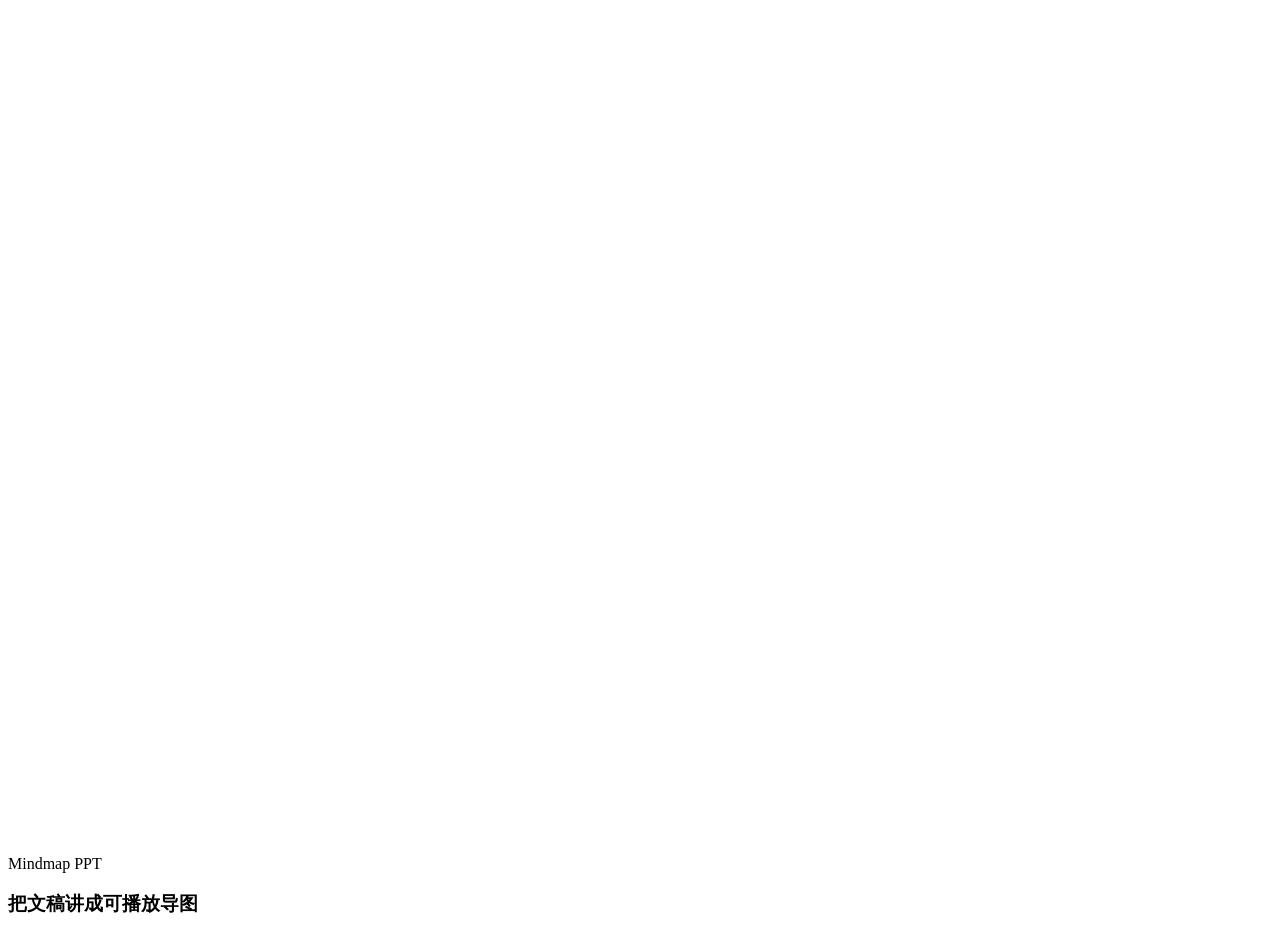
==== index.html @ 428304f4 "去除 node 依赖，单纯 html 打开即可。" ====
<!doctype html>
<html lang="zh-CN">
  <head>
    <meta charset="UTF-8" />
    <meta name="viewport" content="width=device-width, initial-scale=1.0" />
    <title>Mindmap PPT Demo</title>
    <link rel="stylesheet" href="./src/styles.css" />
  </head>
  <body>
    <main class="app-shell">
      <section class="presentation-frame">
        <div id="mindmap" role="img" aria-label="Animated mindmap presentation">
          <div class="map-layer" id="mapLayer">
            <svg class="link-layer" id="linkLayer" aria-hidden="true"></svg>
            <div class="node-layer" id="nodeLayer"></div>
          </div>
        </div>

        <section class="floating-ui" aria-label="Presentation controls">
          <div class="title-panel glass-panel">
            <p class="eyebrow" id="deckSubtitle">Markdown Mindmap</p>
            <h1 id="deckTitle">root</h1>
          </div>

          <div class="controls glass-panel" aria-label="节点演示操作区">
            <button
              class="controls-toggle"
              id="controlsToggle"
              type="button"
              aria-expanded="true"
              aria-controls="controlsBody"
              aria-label="收起控制面板"
              title="收起控制面板"
            >
              <span aria-hidden="true">−</span>
            </button>
            <div class="control-main" id="controlsBody">
              <label class="node-scrubber" for="nodeSlider">
                <input id="nodeSlider" type="range" min="0" max="0" value="0" aria-label="快速定位节点" />
                <span class="counter" id="counter">1 / 1</span>
              </label>
              <div class="node-readout" aria-live="polite">
                <div class="readout-card">
                  <div class="readout-icon" aria-hidden="true">
                    <span class="letter-grid">
                      <span>N</span>
                      <span>E</span>
                      <span>X</span>
                      <span>T</span>
                    </span>
                  </div>
                  <div class="node-content has-subtitle" id="nextNodePreview">
                    <span class="node-subtitle" id="nextNodeSubtitle">即将进入</span>
                    <span class="node-title" id="nextNodeTitle">root</span>
                  </div>
                </div>
                <div class="zoom-control" aria-label="缩放设置">
                  <span class="zoom-icon" aria-hidden="true">
                    <span class="letter-grid">
                      <span>Z</span>
                      <span>O</span>
                      <span>O</span>
                      <span>M</span>
                    </span>
                  </span>
                  <div class="zoom-fields">
                    <label class="zoom-row" for="zoomSlider">
                      <input id="zoomSlider" type="range" min="70" max="140" value="100" aria-label="调整整体大小" />
                      <strong id="zoomValue">100%</strong>
                    </label>
                    <label class="zoom-row" for="activeScaleSlider">
                      <input
                        id="activeScaleSlider"
                        type="range"
                        min="100"
                        max="200"
                        step="5"
                        value="150"
                        aria-label="调整选中节点放大倍率"
                      />
                      <strong id="activeScaleValue">1.50x</strong>
                    </label>
                  </div>
                </div>
              </div>
              <p class="control-hint">翻页：↑ ↓、Page Up / Page Down、滚轮或移动端上划/下划</p>
            </div>
          </div>
        </section>
      </section>
    </main>

    <script src="./project/source.js"></script>
    <script src="./src/main.js"></script>
  </body>
</html>
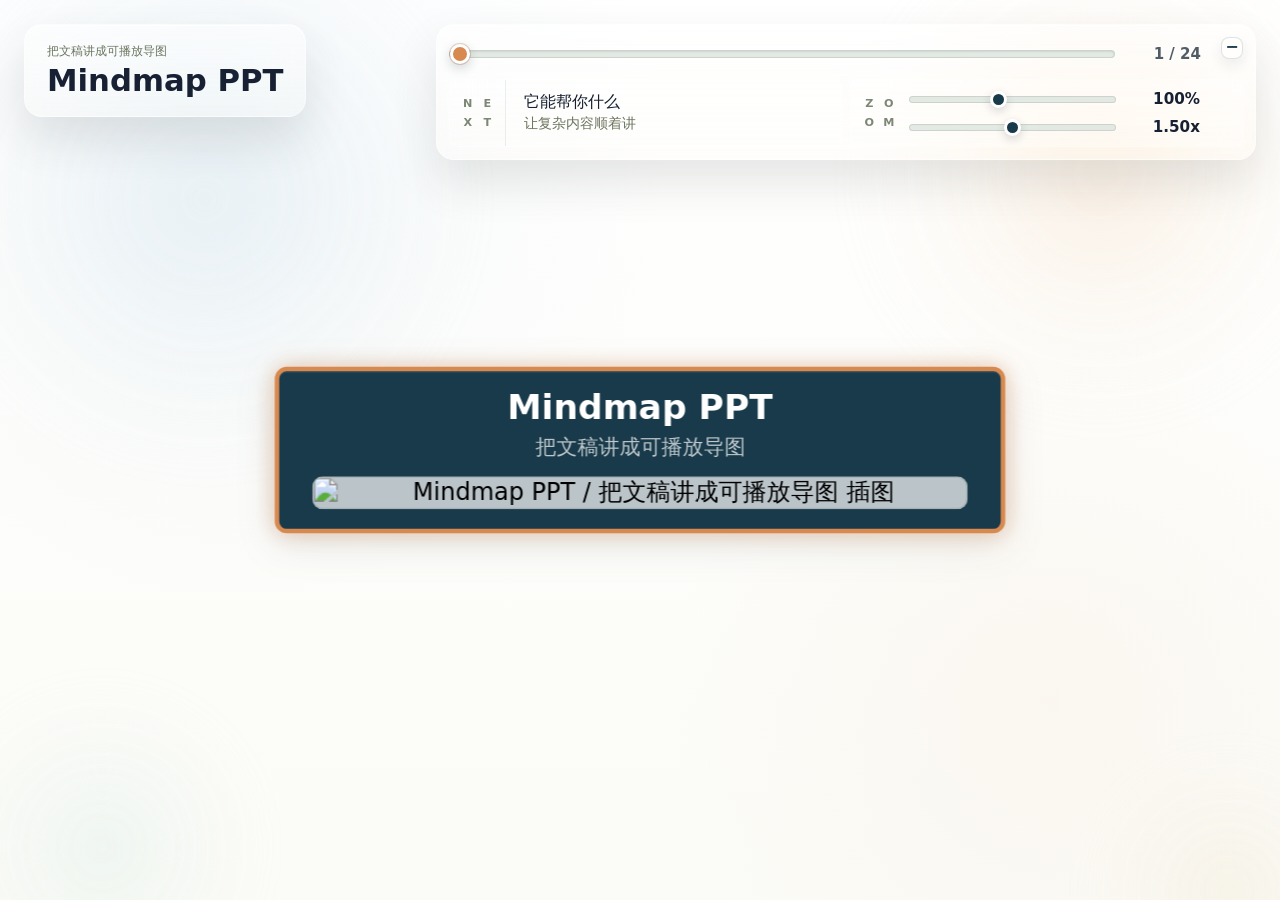
==== commit 7c1698b4: "优化为单 html" ====
--- a/index.html
+++ b/index.html
@@ -4,7 +4,1013 @@
     <meta charset="UTF-8" />
     <meta name="viewport" content="width=device-width, initial-scale=1.0" />
     <title>Mindmap PPT Demo</title>
-    <link rel="stylesheet" href="./src/styles.css" />
+    <style>
+:root {
+  --node-image-thumb-width: 161px;
+  --node-image-thumb-height: 84px;
+  --node-image-expanded-width: 437px;
+  --node-image-expanded-height: 600px;
+  --active-node-scale: 1.5;
+  color: #172033;
+  background: #fcfcf8;
+  font-family:
+    Inter, ui-sans-serif, system-ui, -apple-system, BlinkMacSystemFont, "Segoe UI",
+    "PingFang SC", "Microsoft YaHei", sans-serif;
+  font-synthesis: none;
+  text-rendering: optimizeLegibility;
+}
+
+* {
+  box-sizing: border-box;
+}
+
+body {
+  min-width: 320px;
+  min-height: 100vh;
+  margin: 0;
+  background: linear-gradient(180deg, #ffffff 0%, #fbfbf7 100%);
+}
+
+button {
+  font: inherit;
+}
+
+body.image-viewer-open {
+  overflow: hidden;
+}
+
+.app-shell {
+  width: 100vw;
+  height: 100vh;
+  min-height: 100vh;
+  margin: 0;
+}
+
+.eyebrow {
+  margin: 0 0 5px;
+  color: #6b745d;
+  font-size: 0.78rem;
+  font-weight: 800;
+  letter-spacing: 0;
+  text-transform: uppercase;
+}
+
+h1 {
+  margin: 0;
+  color: #182033;
+  font-size: clamp(1.6rem, 2.4vw, 2.7rem);
+  line-height: 1.04;
+  white-space: pre-line;
+}
+
+.control-main {
+  --slider-readout-gap: 14px;
+  --slider-readout-width: 72px;
+  --zoom-control-pad-x: 12px;
+  --control-readout-right: 42px;
+  display: grid;
+  grid-template-rows: 34px auto;
+  gap: 8px;
+  min-width: 0;
+  transition:
+    opacity 220ms ease,
+    transform 260ms cubic-bezier(0.22, 1, 0.36, 1);
+}
+
+.node-scrubber {
+  display: grid;
+  grid-template-columns: minmax(0, 1fr) var(--slider-readout-width);
+  align-items: center;
+  gap: var(--slider-readout-gap);
+  min-width: 0;
+  height: 34px;
+  padding-right: var(--control-readout-right);
+}
+
+#nodeSlider {
+  --slider-progress: 0%;
+  appearance: none;
+  width: 100%;
+  height: 28px;
+  margin: 0;
+  border-radius: 999px;
+  background: transparent;
+  cursor: pointer;
+}
+
+#nodeSlider::-webkit-slider-runnable-track {
+  height: 8px;
+  border: 1px solid rgba(31, 52, 56, 0.12);
+  border-radius: 999px;
+  background:
+    linear-gradient(90deg, #183a4a 0 var(--slider-progress), rgba(224, 231, 224, 0.9) var(--slider-progress) 100%);
+  box-shadow: inset 0 1px 2px rgba(24, 36, 42, 0.1);
+}
+
+#nodeSlider::-moz-range-track {
+  height: 8px;
+  border: 1px solid rgba(31, 52, 56, 0.12);
+  border-radius: 999px;
+  background:
+    linear-gradient(90deg, #183a4a 0 var(--slider-progress), rgba(224, 231, 224, 0.9) var(--slider-progress) 100%);
+  box-shadow: inset 0 1px 2px rgba(24, 36, 42, 0.1);
+}
+
+#nodeSlider::-webkit-slider-thumb {
+  appearance: none;
+  width: 20px;
+  height: 20px;
+  margin-top: -7px;
+  border: 3px solid #ffffff;
+  border-radius: 999px;
+  background: #d8894f;
+  box-shadow:
+    0 4px 12px rgba(24, 36, 42, 0.2),
+    0 0 0 1px rgba(161, 86, 43, 0.26);
+}
+
+#nodeSlider::-moz-range-thumb {
+  width: 14px;
+  height: 14px;
+  border: 3px solid #ffffff;
+  border-radius: 999px;
+  background: #d8894f;
+  box-shadow:
+    0 4px 12px rgba(24, 36, 42, 0.2),
+    0 0 0 1px rgba(161, 86, 43, 0.26);
+}
+
+#nodeSlider:focus-visible {
+  outline: none;
+}
+
+#nodeSlider:focus-visible::-webkit-slider-thumb {
+  box-shadow:
+    0 4px 12px rgba(24, 36, 42, 0.2),
+    0 0 0 1px rgba(161, 86, 43, 0.26),
+    0 0 0 4px rgba(216, 137, 79, 0.2);
+}
+
+#nodeSlider:focus-visible::-moz-range-thumb {
+  box-shadow:
+    0 4px 12px rgba(24, 36, 42, 0.2),
+    0 0 0 1px rgba(161, 86, 43, 0.26),
+    0 0 0 4px rgba(216, 137, 79, 0.2);
+}
+
+.counter {
+  min-width: var(--slider-readout-width);
+  color: #515d66;
+  font-size: 0.94rem;
+  font-weight: 800;
+  text-align: right;
+}
+
+.node-readout {
+  display: grid;
+  grid-template-columns: repeat(2, minmax(0, 1fr));
+  gap: 8px;
+  min-width: 0;
+}
+
+.readout-card,
+.zoom-control {
+  min-width: 0;
+  border: 1px solid rgba(255, 255, 255, 0.24);
+  border-radius: 8px;
+  background: rgba(255, 255, 255, 0.28);
+}
+
+.readout-card {
+  display: flex;
+  align-items: stretch;
+  min-height: 68px;
+  padding: 0;
+  gap: 0;
+  overflow: hidden;
+  background: rgba(255, 255, 255, 0.3);
+  border-color: rgba(255, 255, 255, 0.2);
+}
+
+.readout-icon {
+  display: grid;
+  flex: 0 0 56px;
+  place-items: center;
+  padding: 10px 0;
+  border-right: 1px solid rgba(24, 58, 74, 0.08);
+  background: linear-gradient(180deg, rgba(255, 255, 255, 0.3), rgba(247, 248, 245, 0.16));
+}
+
+.letter-grid {
+  --letter-grid-size: 34px;
+  --letter-grid-gap: 5px;
+  display: grid;
+  grid-template-columns: repeat(2, 1fr);
+  grid-auto-rows: 1fr;
+  place-items: center;
+  width: var(--letter-grid-size);
+  height: var(--letter-grid-size);
+  gap: var(--letter-grid-gap);
+  color: #7d8775;
+}
+
+.letter-grid span {
+  font-size: 0.7rem;
+  font-weight: 900;
+  line-height: 1;
+  letter-spacing: 0;
+}
+
+.readout-card .node-content {
+  flex: 1 1 auto;
+  min-width: 0;
+  min-height: 100%;
+  padding: 11px 18px 13px;
+  border: 0;
+  border-radius: 0;
+  background: transparent;
+  box-shadow: none;
+  text-align: left;
+  white-space: normal;
+  place-items: start;
+  align-content: center;
+  transform: none;
+}
+
+.readout-card .node-subtitle,
+.readout-card .node-title {
+  display: block;
+  width: 100%;
+  overflow: hidden;
+  text-overflow: ellipsis;
+  white-space: nowrap;
+}
+
+.readout-card .node-title {
+  font-size: 1rem;
+  line-height: 1.28;
+}
+
+.zoom-control {
+  display: grid;
+  grid-template-columns: 32px minmax(0, 1fr);
+  align-items: center;
+  gap: var(--slider-readout-gap);
+  min-height: 68px;
+  padding: 0 var(--control-readout-right) 0 var(--zoom-control-pad-x);
+}
+
+.zoom-icon {
+  display: grid;
+  align-self: stretch;
+  justify-self: center;
+  place-items: center;
+}
+
+.zoom-fields {
+  display: grid;
+  gap: 6px;
+  min-width: 0;
+}
+
+.zoom-row {
+  display: grid;
+  grid-template-columns: minmax(120px, 1fr) minmax(5ch, calc(var(--slider-readout-width) - var(--zoom-control-pad-x) + 1.5ch));
+  align-items: center;
+  gap: 9px;
+  min-width: 0;
+}
+
+.zoom-control input {
+  appearance: none;
+  width: 100%;
+  height: 22px;
+  margin: 0;
+  background: transparent;
+  cursor: pointer;
+}
+
+.zoom-control input::-webkit-slider-runnable-track {
+  height: 7px;
+  border: 1px solid rgba(31, 52, 56, 0.12);
+  border-radius: 999px;
+  background: rgba(224, 231, 224, 0.9);
+}
+
+.zoom-control input::-moz-range-track {
+  height: 7px;
+  border: 1px solid rgba(31, 52, 56, 0.12);
+  border-radius: 999px;
+  background: rgba(224, 231, 224, 0.9);
+}
+
+.zoom-control input::-webkit-slider-thumb {
+  appearance: none;
+  width: 17px;
+  height: 17px;
+  margin-top: -6px;
+  border: 3px solid #ffffff;
+  border-radius: 999px;
+  background: #183a4a;
+  box-shadow: 0 3px 10px rgba(24, 36, 42, 0.18);
+}
+
+.zoom-control input::-moz-range-thumb {
+  width: 11px;
+  height: 11px;
+  border: 3px solid #ffffff;
+  border-radius: 999px;
+  background: #183a4a;
+  box-shadow: 0 3px 10px rgba(24, 36, 42, 0.18);
+}
+
+.zoom-control strong {
+  min-width: 4.5ch;
+  overflow: visible;
+  color: #172033;
+  font-size: 0.95rem;
+  font-weight: 850;
+  font-variant-numeric: tabular-nums;
+  text-align: right;
+  text-overflow: ellipsis;
+  white-space: nowrap;
+}
+
+.control-hint {
+  margin: 8px 0 0;
+  padding-right: var(--control-readout-right);
+  color: rgba(81, 93, 102, 0.78);
+  font-size: 0.78rem;
+  font-weight: 750;
+  line-height: 1.25;
+  text-align: right;
+}
+
+.presentation-frame {
+  position: relative;
+  isolation: isolate;
+  overflow: hidden;
+  width: 100%;
+  height: 100%;
+  min-height: 100vh;
+  background:
+    radial-gradient(circle at 18% 18%, rgba(226, 236, 242, 0.28) 0%, rgba(226, 236, 242, 0.14) 18%, rgba(255, 255, 255, 0) 34%),
+    radial-gradient(circle at 82% 78%, rgba(247, 231, 213, 0.24) 0%, rgba(247, 231, 213, 0.11) 16%, rgba(255, 255, 255, 0) 30%),
+    linear-gradient(180deg, rgba(255, 255, 255, 0.992), rgba(251, 251, 247, 0.972));
+}
+
+.presentation-frame::before,
+.presentation-frame::after,
+#mindmap::before,
+#mindmap::after {
+  content: "";
+  position: absolute;
+  border-radius: 999px;
+  pointer-events: none;
+  z-index: 0;
+  filter: blur(26px);
+  opacity: 0.9;
+  will-change: transform;
+}
+
+.presentation-frame::before {
+  top: -12vh;
+  left: -8vw;
+  width: min(48vw, 760px);
+  height: min(48vw, 760px);
+  background:
+    radial-gradient(circle, rgba(219, 233, 241, 0.6) 0%, rgba(219, 233, 241, 0.34) 24%, rgba(219, 233, 241, 0.12) 40%, rgba(255, 255, 255, 0) 64%);
+  animation: background-orbit-a 18s linear infinite;
+}
+
+.presentation-frame::after {
+  top: -12vh;
+  right: -8vw;
+  width: min(44vw, 700px);
+  height: min(44vw, 700px);
+  background:
+    radial-gradient(circle, rgba(247, 228, 206, 0.58) 0%, rgba(247, 228, 206, 0.3) 24%, rgba(247, 228, 206, 0.12) 40%, rgba(255, 255, 255, 0) 64%);
+  animation: background-orbit-b 21s linear infinite;
+}
+
+#mindmap::before,
+#mindmap::after {
+  z-index: -1;
+}
+
+#mindmap::before {
+  bottom: -14vh;
+  left: -6vw;
+  width: min(28vw, 420px);
+  height: min(28vw, 420px);
+  background:
+    radial-gradient(circle, rgba(224, 239, 233, 0.56) 0%, rgba(224, 239, 233, 0.3) 24%, rgba(224, 239, 233, 0.12) 40%, rgba(255, 255, 255, 0) 64%);
+  animation: background-orbit-c 14s linear infinite;
+}
+
+#mindmap::after {
+  right: -8vw;
+  bottom: -16vh;
+  width: min(24vw, 360px);
+  height: min(24vw, 360px);
+  background:
+    radial-gradient(circle, rgba(241, 234, 215, 0.52) 0%, rgba(241, 234, 215, 0.28) 24%, rgba(241, 234, 215, 0.12) 40%, rgba(255, 255, 255, 0) 64%);
+  animation: background-orbit-d 12s linear infinite;
+}
+
+.floating-ui {
+  position: absolute;
+  inset: 0;
+  z-index: 10;
+  display: flex;
+  align-items: flex-start;
+  justify-content: space-between;
+  gap: 18px;
+  padding: 24px;
+  pointer-events: none;
+}
+
+.glass-panel {
+  border: 1px solid rgba(255, 255, 255, 0.34);
+  border-radius: 18px;
+  background:
+    linear-gradient(180deg, rgba(255, 255, 255, 0.52), rgba(255, 250, 243, 0.24));
+  box-shadow:
+    0 22px 46px rgba(40, 51, 46, 0.12),
+    inset 0 1px 0 rgba(255, 255, 255, 0.72);
+  backdrop-filter: blur(22px) saturate(140%);
+  -webkit-backdrop-filter: blur(22px) saturate(140%);
+}
+
+.title-panel,
+.controls {
+  pointer-events: auto;
+}
+
+.title-panel {
+  max-width: min(34rem, calc(100vw - 80px));
+  padding: 18px 22px 19px;
+}
+
+.controls {
+  position: relative;
+  display: grid;
+  grid-template-columns: minmax(0, 1fr);
+  align-items: stretch;
+  width: min(820px, 66vw);
+  min-width: min(680px, 62vw);
+  padding: 12px;
+  transition:
+    width 260ms cubic-bezier(0.22, 1, 0.36, 1),
+    min-width 260ms cubic-bezier(0.22, 1, 0.36, 1),
+    padding 260ms cubic-bezier(0.22, 1, 0.36, 1);
+}
+
+.controls-toggle {
+  position: absolute;
+  right: 12px;
+  top: 12px;
+  z-index: 2;
+  display: grid;
+  place-items: center;
+  width: 22px;
+  height: 22px;
+  padding: 0;
+  border: 1px solid rgba(24, 58, 74, 0.14);
+  border-radius: 8px;
+  color: #183a4a;
+  background: rgba(255, 255, 255, 0.38);
+  box-shadow: 0 6px 14px rgba(24, 36, 42, 0.08);
+  cursor: pointer;
+  transition:
+    background-color 180ms ease,
+    border-color 180ms ease,
+    transform 180ms ease;
+}
+
+.controls-toggle:hover,
+.controls-toggle:focus-visible {
+  border-color: rgba(216, 137, 79, 0.42);
+  background: rgba(255, 255, 255, 0.62);
+}
+
+.controls-toggle:focus-visible {
+  outline: 3px solid rgba(216, 137, 79, 0.2);
+  outline-offset: 2px;
+}
+
+.controls-toggle span {
+  font-size: 1rem;
+  font-weight: 900;
+  line-height: 1;
+  transform: translateY(-1px);
+}
+
+.controls.collapsed {
+  width: 46px;
+  min-width: 46px;
+  height: 46px;
+  padding: 12px;
+}
+
+.controls.collapsed .control-main {
+  opacity: 0;
+  pointer-events: none;
+  transform: scale(0.96);
+  visibility: hidden;
+}
+
+.controls.collapsed .controls-toggle {
+  right: 12px;
+  top: 12px;
+}
+
+#mindmap {
+  display: block;
+  position: relative;
+  z-index: 1;
+  overflow: hidden;
+  width: 100%;
+  height: 100%;
+  min-height: 100vh;
+  overscroll-behavior: contain;
+  touch-action: none;
+}
+
+.map-layer,
+.node-layer,
+.link-layer {
+  position: absolute;
+  top: 0;
+  left: 0;
+  transform-origin: 0 0;
+}
+
+.map-layer {
+  transition: transform 640ms cubic-bezier(0.22, 1, 0.36, 1);
+  will-change: transform;
+}
+
+.node-layer,
+.link-layer {
+  width: 100%;
+  height: 100%;
+}
+
+.link-layer {
+  overflow: visible;
+  pointer-events: none;
+}
+
+@keyframes background-orbit-a {
+  0% {
+    transform: translate3d(0, 0, 0) scale(1);
+  }
+  25% {
+    transform: translate3d(28vw, -4vh, 0) scale(1.08);
+  }
+  50% {
+    transform: translate3d(42vw, 20vh, 0) scale(0.96);
+  }
+  75% {
+    transform: translate3d(10vw, 42vh, 0) scale(1.04);
+  }
+  100% {
+    transform: translate3d(0, 0, 0) scale(1);
+  }
+}
+
+@keyframes background-orbit-b {
+  0% {
+    transform: translate3d(0, 0, 0) scale(1);
+  }
+  25% {
+    transform: translate3d(-28vw, -4vh, 0) scale(1.06);
+  }
+  50% {
+    transform: translate3d(-42vw, 19vh, 0) scale(0.93);
+  }
+  75% {
+    transform: translate3d(-10vw, 41vh, 0) scale(1.02);
+  }
+  100% {
+    transform: translate3d(0, 0, 0) scale(1);
+  }
+}
+
+@keyframes background-orbit-c {
+  0% {
+    transform: translate3d(0, 0, 0) scale(1);
+  }
+  25% {
+    transform: translate3d(22vw, -34vh, 0) scale(1.08);
+  }
+  50% {
+    transform: translate3d(40vw, -46vh, 0) scale(0.95);
+  }
+  75% {
+    transform: translate3d(12vw, -8vh, 0) scale(1.04);
+  }
+  100% {
+    transform: translate3d(0, 0, 0) scale(1);
+  }
+}
+
+@keyframes background-orbit-d {
+  0% {
+    transform: translate3d(0, 0, 0) scale(1);
+  }
+  25% {
+    transform: translate3d(-22vw, -34vh, 0) scale(1.06);
+  }
+  50% {
+    transform: translate3d(-40vw, -44vh, 0) scale(0.95);
+  }
+  75% {
+    transform: translate3d(-12vw, -8vh, 0) scale(1.03);
+  }
+  100% {
+    transform: translate3d(0, 0, 0) scale(1);
+  }
+}
+
+.node-measurer {
+  position: fixed;
+  top: -10000px;
+  left: -10000px;
+  visibility: hidden;
+  pointer-events: none;
+}
+
+.node-measurer .node-content {
+  width: max-content;
+}
+
+.mind-node {
+  position: absolute;
+  top: 0;
+  left: 0;
+  display: grid;
+  place-items: center;
+  opacity: 1;
+  transform-origin: center;
+  cursor: pointer;
+  filter: drop-shadow(0 10px 18px rgb(24 38 44 / 0.1));
+  transition:
+    width 860ms cubic-bezier(0.22, 1, 0.36, 1),
+    height 860ms cubic-bezier(0.22, 1, 0.36, 1),
+    transform 820ms cubic-bezier(0.22, 1, 0.36, 1),
+    opacity 420ms ease;
+}
+
+.mind-node:focus-visible {
+  outline: none;
+}
+
+.mind-node:focus-visible .node-content,
+.mind-node:hover .node-content {
+  box-shadow:
+    0 0 0 3px rgba(216, 137, 79, 0.16),
+    inset 0 1px 0 rgba(255, 255, 255, 0.94);
+}
+
+.mind-node.camera-target .node-content {
+  box-shadow:
+    0 0 0 3px rgba(24, 58, 74, 0.12),
+    inset 0 1px 0 rgba(255, 255, 255, 0.94);
+}
+
+.mind-node.entering {
+  opacity: 1;
+}
+
+.mind-node.leaving {
+  opacity: 0;
+}
+
+.node-content {
+  display: grid;
+  grid-auto-rows: max-content;
+  place-items: center;
+  gap: 3px;
+  width: 100%;
+  min-width: 146px;
+  min-height: 57px;
+  padding: 10px 23px 13px;
+  border: 2px solid rgba(26, 42, 49, 0.18);
+  border-radius: 8px;
+  color: #172033;
+  background: #ffffff;
+  box-shadow: inset 0 1px 0 rgba(255, 255, 255, 0.94);
+  line-height: 1.25;
+  text-align: center;
+  white-space: nowrap;
+  transform-origin: center;
+  transform: scale(1);
+  opacity: 1;
+  transition:
+    transform 920ms cubic-bezier(0.18, 1.08, 0.32, 1),
+    opacity 480ms ease,
+    background-color 620ms ease,
+    border-color 620ms ease,
+    border-width 620ms ease,
+    color 620ms ease,
+    box-shadow 620ms ease;
+}
+
+.node-subtitle {
+  order: 2;
+  color: #6b745d;
+  font-size: 14px;
+  font-weight: 850;
+  line-height: 1.2;
+  white-space: pre-line;
+}
+
+.node-content:not(.has-subtitle) .node-subtitle {
+  display: none;
+}
+
+.node-title {
+  order: 1;
+  color: inherit;
+  font-size: 23px;
+  font-weight: 900;
+  line-height: 1.25;
+  white-space: pre-line;
+}
+
+.node-image {
+  --node-image-width: var(--node-image-thumb-width);
+  --node-image-max-height: var(--node-image-thumb-height);
+  order: 3;
+  appearance: none;
+  display: block;
+  width: fit-content;
+  height: auto;
+  min-width: 42px;
+  min-height: 0;
+  max-width: var(--node-image-width);
+  max-height: var(--node-image-max-height);
+  margin-top: 4px;
+  padding: 0;
+  overflow: hidden;
+  border: 1px solid rgba(31, 52, 56, 0.12);
+  border-radius: 7px;
+  background: rgba(255, 255, 255, 0.7);
+  cursor: zoom-in;
+  transition:
+    max-width 920ms cubic-bezier(0.22, 1, 0.36, 1),
+    max-height 920ms cubic-bezier(0.22, 1, 0.36, 1),
+    margin-top 920ms cubic-bezier(0.22, 1, 0.36, 1),
+    border-color 620ms ease,
+    background-color 620ms ease;
+}
+
+.node-image:hover,
+.node-image:focus-visible {
+  border-color: rgba(216, 137, 79, 0.58);
+  background: rgba(255, 255, 255, 0.86);
+}
+
+.node-image:focus-visible {
+  outline: 3px solid rgba(216, 137, 79, 0.2);
+  outline-offset: 2px;
+}
+
+.node-content:not(.has-node-image) .node-image {
+  display: none;
+}
+
+.node-content.image-expanded .node-image {
+  --node-image-width: min(70vw, var(--node-image-expanded-width));
+  --node-image-max-height: var(--node-image-expanded-height);
+  margin-top: 8px;
+}
+
+.node-content:not(.image-expanded) .node-image {
+  width: var(--node-image-thumb-width);
+  height: var(--node-image-thumb-height);
+  max-width: var(--node-image-thumb-width);
+  max-height: var(--node-image-thumb-height);
+}
+
+.node-image img {
+  display: block;
+  width: var(--node-image-width);
+  height: auto;
+  max-width: var(--node-image-width);
+  max-height: var(--node-image-max-height);
+  object-fit: contain;
+  transform: scale(1);
+  transition:
+    transform 920ms cubic-bezier(0.22, 1, 0.36, 1),
+    opacity 480ms ease;
+}
+
+.node-content:not(.image-expanded) .node-image img {
+  height: var(--node-image-thumb-height);
+  object-fit: cover;
+  transform: scale(0.96);
+}
+
+.image-viewer {
+  position: fixed;
+  inset: 0;
+  z-index: 50;
+  display: grid;
+  place-items: center;
+  padding: clamp(18px, 4vw, 54px);
+  background: rgba(18, 29, 35, 0.68);
+  opacity: 0;
+  pointer-events: none;
+  cursor: zoom-out;
+  backdrop-filter: blur(6px);
+  transition: opacity 240ms ease;
+}
+
+.image-viewer.open {
+  opacity: 1;
+  pointer-events: auto;
+}
+
+.image-viewer-frame {
+  position: relative;
+  display: grid;
+  place-items: center;
+  width: fit-content;
+  height: fit-content;
+  max-width: min(92vw, 1280px);
+  max-height: min(84vh, 900px);
+  padding: clamp(12px, 2vw, 22px);
+  border: 1px solid rgba(255, 255, 255, 0.42);
+  border-radius: 8px;
+  background: rgba(255, 253, 248, 0.96);
+  box-shadow: 0 28px 80px rgba(5, 12, 16, 0.36);
+  transform: scale(0.965);
+  transition: transform 260ms cubic-bezier(0.22, 1, 0.36, 1);
+}
+
+.image-viewer.open .image-viewer-frame {
+  transform: scale(1);
+}
+
+.image-viewer-img {
+  display: block;
+  width: auto;
+  height: auto;
+  max-width: min(88vw, 1220px);
+  max-height: min(80vh, 840px);
+  object-fit: contain;
+}
+
+.mind-node.active .node-content {
+  transform: scale(var(--active-node-scale));
+}
+
+.mind-node.entering .node-content {
+  opacity: 0;
+  transform: scale(0.58);
+}
+
+.mind-node.path-node .node-content {
+  border-color: rgba(38, 77, 92, 0.34);
+  background: #fffdf8;
+}
+
+.mind-node.complete-node .node-content {
+  border-color: rgba(37, 126, 103, 0.35);
+  background: #eef7f3;
+}
+
+.mind-node.active .node-content {
+  border-color: #d8894f;
+  border-width: 3px;
+  color: #ffffff;
+  background: #183a4a;
+  box-shadow:
+    0 0 14px rgba(216, 137, 79, 0.42),
+    inset 0 1px 0 rgba(255, 255, 255, 0.08);
+}
+
+.mind-node.active .node-subtitle {
+  color: rgba(255, 255, 255, 0.72);
+}
+
+.mind-link {
+  fill: none;
+  stroke: rgba(42, 55, 68, 0.3);
+  stroke-width: 3;
+  stroke-linecap: round;
+  opacity: 1;
+  transition:
+    d 520ms cubic-bezier(0.22, 1, 0.36, 1),
+    opacity 220ms ease,
+    stroke 240ms ease,
+    stroke-width 240ms ease;
+}
+
+.mind-link.leaving {
+  opacity: 0;
+}
+
+.mind-link.entering {
+  animation: link-draw 920ms cubic-bezier(0.22, 1, 0.36, 1) both;
+}
+
+.mind-link.path-link {
+  stroke: rgba(24, 58, 74, 0.74);
+  stroke-width: 4;
+}
+
+@keyframes link-draw {
+  0% {
+    opacity: 0;
+    stroke-dasharray: 0 1;
+    stroke-dashoffset: 1;
+  }
+  20% {
+    opacity: 1;
+  }
+  100% {
+    opacity: 1;
+    stroke-dasharray: 1 1;
+    stroke-dashoffset: 0;
+  }
+}
+
+@media (max-width: 720px) {
+  .floating-ui {
+    display: grid;
+    grid-template-columns: 1fr;
+    align-content: start;
+    justify-items: stretch;
+    padding: 14px;
+    gap: 14px;
+  }
+
+  .controls {
+    grid-template-columns: minmax(0, 1fr);
+    width: 100%;
+    min-width: 0;
+  }
+
+  .control-main {
+    --slider-readout-gap: 10px;
+    --slider-readout-width: 58px;
+    --zoom-control-pad-x: 10px;
+    --control-readout-right: 38px;
+  }
+
+  .node-readout {
+    grid-template-columns: minmax(0, 1fr);
+  }
+
+  .control-main {
+    grid-template-rows: 34px auto;
+  }
+
+  .readout-card .node-content {
+    padding: 10px 14px 12px;
+  }
+
+  .readout-icon {
+    flex-basis: 50px;
+  }
+
+  .zoom-control {
+    min-height: 54px;
+    padding: 0 var(--control-readout-right) 0 var(--zoom-control-pad-x);
+  }
+
+  .control-hint {
+    text-align: right;
+  }
+
+  h1 {
+    font-size: 1.55rem;
+  }
+
+  .title-panel {
+    max-width: none;
+    padding: 16px 18px 17px;
+  }
+
+  .counter {
+    min-width: 58px;
+    font-size: 0.82rem;
+  }
+}
+
+@media (prefers-reduced-motion: reduce) {
+  .presentation-frame::before,
+  .presentation-frame::after,
+  #mindmap::before,
+  #mindmap::after {
+    animation: none;
+  }
+}
+    </style>
   </head>
   <body>
     <main class="app-shell">
@@ -83,7 +1089,6 @@
                   </div>
                 </div>
               </div>
-              <p class="control-hint">翻页：↑ ↓、Page Up / Page Down、滚轮或移动端上划/下划</p>
             </div>
           </div>
         </section>
@@ -91,6 +1096,1035 @@
     </main>
 
     <script src="./project/source.js"></script>
-    <script src="./src/main.js"></script>
+    <script>
+const sourceMarkdown = window.sourceMarkdown;
+
+if (typeof sourceMarkdown !== "string") {
+  throw new Error("Mindmap source data was not loaded. Make sure project/source.js is included before index.html script.");
+}
+
+const mindmap = document.querySelector("#mindmap");
+const mapLayer = document.querySelector("#mapLayer");
+const linkLayer = document.querySelector("#linkLayer");
+const nodeLayer = document.querySelector("#nodeLayer");
+const deckSubtitle = document.querySelector("#deckSubtitle");
+const deckTitle = document.querySelector("#deckTitle");
+const counter = document.querySelector("#counter");
+const controls = document.querySelector(".controls");
+const controlsBody = document.querySelector("#controlsBody");
+const controlsToggle = document.querySelector("#controlsToggle");
+const nodeSlider = document.querySelector("#nodeSlider");
+const zoomSlider = document.querySelector("#zoomSlider");
+const zoomValue = document.querySelector("#zoomValue");
+const activeScaleSlider = document.querySelector("#activeScaleSlider");
+const activeScaleValue = document.querySelector("#activeScaleValue");
+const nextNodePreview = document.querySelector("#nextNodePreview");
+const nextNodeSubtitle = document.querySelector("#nextNodeSubtitle");
+const nextNodeTitle = document.querySelector("#nextNodeTitle");
+const imageViewer = createImageViewer();
+
+const SVG_NS = "http://www.w3.org/2000/svg";
+const layout = {
+  minNodeWidth: 146,
+  minNodeHeight: 57,
+  pathGap: 99,
+  rowGap: 75,
+  stagePaddingX: 114,
+  stagePaddingY: 72,
+  centerBaseline: 520,
+  cameraTargetCenterBand: 0.4,
+};
+const wheelNavigation = {
+  threshold: 72,
+  idleResetMs: 180,
+};
+const swipeNavigation = {
+  intentDistance: 10,
+  minDistance: 56,
+  dominanceRatio: 1.25,
+};
+
+let activeIndex = 0;
+let root = parseMarkdownTree(sourceMarkdown);
+let preorder = [];
+let idToNode = new Map();
+let renderedNodes = new Map();
+let renderedLinks = new Map();
+let cameraTargetIndex = null;
+let currentNodeMetrics = new Map();
+let cameraZoom = Number(zoomSlider.value) / 100;
+let activeScale = Number(activeScaleSlider.value) / 100;
+let wheelDeltaBuffer = 0;
+let wheelNavigationTimer = null;
+let swipeStart = null;
+
+// Canvas panning state
+let isSpaceHeld = false;
+let isPanning = false;
+let panStart = null;
+let cameraPan = { x: 0, y: 0 };
+
+assignTreeMetadata(root);
+preorder = collectPreorder(root);
+idToNode = new Map(preorder.map((node) => [node.id, node]));
+nodeSlider.max = String(preorder.length);
+updateDeckHeading(root.label);
+
+controlsToggle.addEventListener("click", () => {
+  const isCollapsed = controls.classList.toggle("collapsed");
+  controlsBody.inert = isCollapsed;
+  controlsBody.setAttribute("aria-hidden", String(isCollapsed));
+  controlsToggle.setAttribute("aria-expanded", String(!isCollapsed));
+  controlsToggle.setAttribute("aria-label", isCollapsed ? "展开控制面板" : "收起控制面板");
+  controlsToggle.title = isCollapsed ? "展开控制面板" : "收起控制面板";
+  controlsToggle.querySelector("span").textContent = isCollapsed ? "+" : "−";
+});
+nodeSlider.addEventListener("input", (event) => {
+  setActiveIndex(Number(event.target.value));
+});
+zoomSlider.addEventListener("input", (event) => {
+  cameraZoom = Number(event.target.value) / 100;
+  render();
+});
+activeScaleSlider.addEventListener("input", (event) => {
+  activeScale = Number(event.target.value) / 100;
+  render();
+});
+window.addEventListener("keydown", handleKeydown);
+window.addEventListener("keyup", handleKeyup);
+window.addEventListener("wheel", handleWheel, { passive: false });
+window.addEventListener("resize", () => render());
+mindmap.addEventListener("touchstart", handleTouchStart, { passive: true });
+mindmap.addEventListener("touchmove", handleTouchMove, { passive: false });
+mindmap.addEventListener("touchend", handleTouchEnd, { passive: false });
+mindmap.addEventListener("touchcancel", resetSwipeStart);
+
+// Canvas panning events
+mindmap.addEventListener("mousedown", handleMouseDown);
+window.addEventListener("mousemove", handleMouseMove);
+window.addEventListener("mouseup", handleMouseUp);
+
+render();
+
+function handleKeydown(event) {
+  if (imageViewer.isOpen()) {
+    if (event.key === "Escape") {
+      event.preventDefault();
+      imageViewer.close();
+    }
+    return;
+  }
+
+  // Track space key for panning
+  if (event.key === " ") {
+    event.preventDefault();
+    isSpaceHeld = true;
+    updateCursor();
+    return;
+  }
+
+  const stepByKey = {
+    ArrowRight: 1,
+    PageDown: 1,
+    ArrowLeft: -1,
+    PageUp: -1,
+  };
+  const step = stepByKey[event.key];
+  if (step) {
+    event.preventDefault();
+    setActiveIndex(activeIndex + step);
+  }
+}
+
+function handleKeyup(event) {
+  if (event.key === " ") {
+    isSpaceHeld = false;
+    updateCursor();
+  }
+}
+
+function updateCursor() {
+  mindmap.style.cursor = isSpaceHeld ? "grab" : "default";
+}
+
+function handleWheel(event) {
+  if (imageViewer.isOpen() || event.ctrlKey || event.metaKey) {
+    return;
+  }
+
+  const deltaY = normalizeWheelDeltaY(event);
+  if (Math.abs(deltaY) < 1) {
+    return;
+  }
+
+  event.preventDefault();
+
+  // Detect direction change and reset buffer
+  if (wheelDeltaBuffer !== 0 && Math.sign(wheelDeltaBuffer) !== Math.sign(deltaY)) {
+    wheelDeltaBuffer = 0;
+  }
+
+  wheelDeltaBuffer += deltaY;
+
+  // Only move one step per wheel event, regardless of accumulated delta
+  if (Math.abs(wheelDeltaBuffer) >= wheelNavigation.threshold) {
+    const direction = wheelDeltaBuffer > 0 ? 1 : -1;
+    setActiveIndex(activeIndex + direction);
+    wheelDeltaBuffer = 0;
+  }
+
+  scheduleWheelBufferReset();
+}
+
+function scheduleWheelBufferReset() {
+  window.clearTimeout(wheelNavigationTimer);
+  wheelNavigationTimer = window.setTimeout(() => {
+    wheelDeltaBuffer = 0;
+  }, wheelNavigation.idleResetMs);
+}
+
+function normalizeWheelDeltaY(event) {
+  if (event.deltaMode === 1) {
+    return event.deltaY * 16;
+  }
+  if (event.deltaMode === 2) {
+    return event.deltaY * getViewportSize().height;
+  }
+  return event.deltaY;
+}
+
+function handleTouchStart(event) {
+  if (imageViewer.isOpen() || event.touches.length !== 1) {
+    resetSwipeStart();
+    return;
+  }
+  const touch = event.touches[0];
+  swipeStart = {
+    x: touch.clientX,
+    y: touch.clientY,
+    isVerticalSwipe: false,
+  };
+}
+
+function handleTouchMove(event) {
+  if (!swipeStart || event.touches.length !== 1) {
+    return;
+  }
+  const touch = event.touches[0];
+  const dx = touch.clientX - swipeStart.x;
+  const dy = touch.clientY - swipeStart.y;
+  const isVerticalIntent =
+    Math.abs(dy) >= swipeNavigation.intentDistance &&
+    Math.abs(dy) > Math.abs(dx) * swipeNavigation.dominanceRatio;
+  if (swipeStart.isVerticalSwipe || isVerticalIntent) {
+    swipeStart.isVerticalSwipe = true;
+    event.preventDefault();
+  }
+}
+
+function handleTouchEnd(event) {
+  if (!swipeStart || event.changedTouches.length === 0) {
+    resetSwipeStart();
+    return;
+  }
+  const touch = event.changedTouches[0];
+  const dx = touch.clientX - swipeStart.x;
+  const dy = touch.clientY - swipeStart.y;
+  const isVerticalSwipe =
+    swipeStart.isVerticalSwipe &&
+    Math.abs(dy) >= swipeNavigation.minDistance &&
+    Math.abs(dy) > Math.abs(dx) * swipeNavigation.dominanceRatio;
+  if (isVerticalSwipe) {
+    event.preventDefault();
+    setActiveIndex(activeIndex + (dy < 0 ? 1 : -1));
+  }
+  resetSwipeStart();
+}
+
+function resetSwipeStart() {
+  swipeStart = null;
+}
+
+function handleMouseDown(event) {
+  if (event.button !== 0 || !isSpaceHeld) {
+    return;
+  }
+  event.preventDefault();
+  isPanning = true;
+  panStart = { x: event.clientX, y: event.clientY };
+  mindmap.style.cursor = "grabbing";
+}
+
+function handleMouseMove(event) {
+  if (!isPanning || !panStart) {
+    return;
+  }
+  const dx = (event.clientX - panStart.x) / cameraZoom;
+  const dy = (event.clientY - panStart.y) / cameraZoom;
+  cameraPan.x += dx;
+  cameraPan.y += dy;
+  panStart = { x: event.clientX, y: event.clientY };
+  render();
+}
+
+function handleMouseUp(event) {
+  if (event.button !== 0 || !isPanning) {
+    return;
+  }
+  isPanning = false;
+  panStart = null;
+  updateCursor();
+}
+
+function parseMarkdownTree(markdown) {
+  const stack = [];
+  let nextId = 0;
+  let parsedRoot = null;
+
+  markdown
+    .split("\n")
+    .filter((line) => line.trim())
+    .forEach((line) => {
+      const itemMatch = line.match(/^(\s*)-\s+(.+)$/);
+      if (!itemMatch) {
+        const continuationMatch = line.match(/^(\s+)(\S.*)$/);
+        if (continuationMatch && stack.length > 0) {
+          const indent = continuationMatch[1].replace(/\t/g, "    ").length;
+          const continuationParent = findContinuationParent(stack, indent);
+          const continuationText = continuationMatch[2].trim();
+
+          if (continuationParent) {
+            if (continuationText.startsWith("@image ")) {
+              continuationParent.image = resolveImagePath(continuationText.slice("@image ".length).trim());
+              return;
+            }
+            continuationParent.label = `${continuationParent.label}\n${continuationText}`;
+          }
+        }
+        return;
+      }
+
+      const indent = itemMatch[1].replace(/\t/g, "    ").length;
+
+      while (stack.length > 0 && stack[stack.length - 1].indent >= indent) {
+        stack.pop();
+      }
+
+      const depth = stack.length;
+      const node = {
+        id: `node-${nextId++}`,
+        label: itemMatch[2].trim(),
+        children: [],
+        parent: null,
+        depth,
+        image: "",
+        preorderIndex: 0,
+      };
+
+      if (depth === 0) {
+        parsedRoot = node;
+      } else {
+        const parent = stack[depth - 1].node;
+        node.parent = parent;
+        parent.children.push(node);
+      }
+
+      stack.push({ node, indent });
+    });
+
+  return parsedRoot;
+}
+
+function findContinuationParent(stack, indent) {
+  for (let index = stack.length - 1; index >= 0; index -= 1) {
+    if (stack[index].indent <= indent) {
+      return stack[index].node;
+    }
+  }
+  return stack[stack.length - 1]?.node ?? null;
+}
+
+function assignTreeMetadata(treeRoot) {
+  collectPreorder(treeRoot).forEach((node, index) => {
+    node.preorderIndex = index;
+  });
+}
+
+function resolveImagePath(path) {
+  if (/^(https?:|data:|\/|\.\/|\.\.\/)/.test(path)) {
+    return path;
+  }
+  return `./project/${path}`;
+}
+
+function clamp(value, min, max) {
+  return Math.min(max, Math.max(min, value));
+}
+
+function collectPreorder(node, list = []) {
+  list.push(node);
+  node.children.forEach((child) => collectPreorder(child, list));
+  return list;
+}
+
+function setActiveIndex(index) {
+  activeIndex = Math.max(0, Math.min(index, preorder.length));
+  cameraTargetIndex = null;
+  render();
+}
+
+function render() {
+  const activeNode = preorder[activeIndex] ?? null;
+  currentNodeMetrics = measureAllNodes(preorder, activeNode);
+  const model = activeNode ? buildVisibleModel(activeNode) : buildEndModel();
+  const viewport = computeViewport(model, cameraTargetIndex);
+
+  syncLinks(model.links);
+  syncNodes(model.nodes, activeNode);
+  positionMapLayer(viewport, model);
+  updateControls();
+}
+
+function measureAllNodes(nodes, activeNode) {
+  const measurer = document.createElement("div");
+  measurer.className = "node-measurer";
+  document.body.appendChild(measurer);
+
+  const metrics = new Map();
+  nodes.forEach((node) => {
+    const content = createNodeContent();
+    updateNodeContent(content, node, node.id === activeNode?.id);
+    measurer.appendChild(content.root);
+
+    const rect = content.root.getBoundingClientRect();
+    metrics.set(node.id, {
+      width: Math.max(layout.minNodeWidth, Math.ceil(rect.width)),
+      height: Math.max(layout.minNodeHeight, Math.ceil(rect.height)),
+    });
+
+    content.root.remove();
+  });
+
+  measurer.remove();
+  return metrics;
+}
+
+function buildEndModel() {
+  const visibleIds = new Set(preorder.map((node) => node.id));
+  const positions = new Map();
+  const nodes = [];
+  const links = [];
+  const rootMetric = getNodeMetric(root);
+
+  placeSubtree(root, visibleIds, positions, {
+    x: layout.stagePaddingX + rootMetric.width / 2,
+    y: layout.centerBaseline,
+  });
+
+  visibleIds.forEach((id) => {
+    const node = idToNode.get(id);
+    const position = positions.get(id);
+    if (!position) {
+      return;
+    }
+
+    nodes.push({
+      id,
+      label: node.label,
+      x: position.x,
+      y: position.y,
+      width: getNodeMetric(node).width,
+      height: getNodeMetric(node).height,
+      depth: node.depth,
+      preorderIndex: node.preorderIndex,
+      isPath: false,
+      isActive: false,
+      isComplete: false,
+    });
+
+    if (node.parent && positions.has(node.parent.id)) {
+      const parentMetric = getNodeMetric(node.parent);
+      const nodeMetric = getNodeMetric(node);
+      links.push({
+        id: `${node.parent.id}->${node.id}`,
+        from: positions.get(node.parent.id),
+        fromWidth: parentMetric.width,
+        to: position,
+        toWidth: nodeMetric.width,
+        isPathLink: false,
+      });
+    }
+  });
+
+  return { nodes, links, baseline: layout.centerBaseline, isEnd: true };
+}
+
+function buildVisibleModel(activeNode) {
+  const path = pathToRoot(activeNode);
+  const pathIds = new Set(path.map((node) => node.id));
+  const visibleIds = new Set(preorder.slice(0, activeIndex + 1).map((node) => node.id));
+  const positions = new Map();
+  const nodes = [];
+  const links = [];
+  const completedSubtrees = [];
+
+  path.forEach((node, depthIndex) => {
+    const completeChildren = node.children.filter(
+      (child) => visibleIds.has(child.id) && !pathIds.has(child.id),
+    );
+
+    completeChildren.forEach((child) => {
+      completedSubtrees.push({
+        child,
+        depthIndex,
+        height: measureSubtree(child, visibleIds).height,
+      });
+    });
+  });
+
+  const completedHeight =
+    completedSubtrees.reduce((total, subtree) => total + subtree.height, 0) +
+    Math.max(0, completedSubtrees.length - 1) * layout.rowGap;
+  const baseline = layout.centerBaseline;
+  let pathCursorX = layout.stagePaddingX;
+
+  path.forEach((node, index) => {
+    const metric = getNodeMetric(node);
+    positions.set(node.id, {
+      x: pathCursorX + metric.width / 2,
+      y: baseline,
+    });
+    pathCursorX += metric.width + layout.pathGap;
+  });
+
+  let cursorY = baseline - layout.rowGap - completedHeight;
+  completedSubtrees.forEach((subtree) => {
+    const parentPosition = positions.get(path[subtree.depthIndex].id);
+    const parentMetric = getNodeMetric(path[subtree.depthIndex]);
+    const childMetric = getNodeMetric(subtree.child);
+    placeSubtree(subtree.child, visibleIds, positions, {
+      x: parentPosition.x + parentMetric.width / 2 + layout.pathGap + childMetric.width / 2,
+      y: cursorY + subtree.height / 2,
+    });
+    cursorY += subtree.height + layout.rowGap;
+  });
+
+  visibleIds.forEach((id) => {
+    const node = idToNode.get(id);
+    const position = positions.get(id);
+    if (!position) {
+      return;
+    }
+
+    const isPath = pathIds.has(id);
+    nodes.push({
+      id,
+      label: node.label,
+      x: position.x,
+      y: position.y,
+      width: getNodeMetric(node).width,
+      height: getNodeMetric(node).height,
+      depth: node.depth,
+      preorderIndex: node.preorderIndex,
+      isPath,
+      isActive: node.id === activeNode.id,
+      isComplete: !isPath,
+    });
+
+    if (node.parent && positions.has(node.parent.id)) {
+      const parentMetric = getNodeMetric(node.parent);
+      const nodeMetric = getNodeMetric(node);
+      links.push({
+        id: `${node.parent.id}->${node.id}`,
+        from: positions.get(node.parent.id),
+        fromWidth: parentMetric.width,
+        to: position,
+        toWidth: nodeMetric.width,
+        isPathLink: pathIds.has(node.parent.id) && pathIds.has(node.id),
+      });
+    }
+  });
+
+  return { nodes, links, baseline };
+}
+
+function pathToRoot(node) {
+  const path = [];
+  let current = node;
+
+  while (current) {
+    path.unshift(current);
+    current = current.parent;
+  }
+
+  return path;
+}
+
+function measureSubtree(node, visibleIds) {
+  const visibleChildren = node.children.filter((child) => visibleIds.has(child.id));
+  const metric = getNodeMetric(node);
+  if (visibleChildren.length === 0) {
+    return { height: metric.height };
+  }
+
+  const childHeights = visibleChildren.map((child) => measureSubtree(child, visibleIds).height);
+  return {
+    height: Math.max(
+      metric.height,
+      childHeights.reduce((total, height) => total + height, 0) + (childHeights.length - 1) * layout.rowGap,
+    ),
+  };
+}
+
+function placeSubtree(node, visibleIds, positions, anchor) {
+  const visibleChildren = node.children.filter((child) => visibleIds.has(child.id));
+  positions.set(node.id, { x: anchor.x, y: anchor.y });
+
+  if (visibleChildren.length === 0) {
+    return;
+  }
+
+  const childMeasures = visibleChildren.map((child) => ({
+    child,
+    height: measureSubtree(child, visibleIds).height,
+  }));
+  const totalHeight =
+    childMeasures.reduce((total, item) => total + item.height, 0) + (childMeasures.length - 1) * layout.rowGap;
+
+  let childCursor = anchor.y - totalHeight / 2;
+  childMeasures.forEach(({ child, height }) => {
+    const childY = childCursor + height / 2;
+    const nodeMetric = getNodeMetric(node);
+    const childMetric = getNodeMetric(child);
+    placeSubtree(child, visibleIds, positions, {
+      x: anchor.x + nodeMetric.width / 2 + layout.pathGap + childMetric.width / 2,
+      y: childY,
+    });
+    childCursor += height + layout.rowGap;
+  });
+}
+
+function getNodeMetric(node) {
+  return currentNodeMetrics.get(node.id) ?? {
+    width: layout.minNodeWidth,
+    height: layout.minNodeHeight,
+  };
+}
+
+function computeViewport(model, targetIndex = null) {
+  const viewportSize = getViewportSize();
+  const logicalViewport = {
+    width: viewportSize.width / cameraZoom,
+    height: viewportSize.height / cameraZoom,
+  };
+  if (model.nodes.length === 0) {
+    return { x: 0, y: 0, width: logicalViewport.width, height: logicalViewport.height };
+  }
+
+  if (model.isEnd) {
+    return computeEndViewport(model, logicalViewport, targetIndex);
+  }
+
+  const pathNodes = model.nodes.filter((node) => node.isPath);
+  const pathMinX = Math.min(...pathNodes.map((node) => node.x - node.width / 2));
+  const pathMaxX = Math.max(...pathNodes.map((node) => node.x + node.width / 2));
+  const pathCenterX = (pathMinX + pathMaxX) / 2;
+  const activeNode = model.nodes.find((node) => node.isActive);
+  const targetNode =
+    targetIndex === null ? activeNode : model.nodes.find((node) => node.preorderIndex === targetIndex) ?? activeNode;
+  let viewportX = pathCenterX - logicalViewport.width / 2;
+  let viewportY = model.baseline - logicalViewport.height / 2;
+
+  if (targetNode) {
+    viewportX = keepNodeInCenterBand(viewportX, logicalViewport.width, targetNode.x, layout.cameraTargetCenterBand);
+    viewportY = keepNodeInCenterBand(viewportY, logicalViewport.height, targetNode.y, layout.cameraTargetCenterBand);
+  }
+
+  return {
+    x: viewportX,
+    y: viewportY,
+    width: logicalViewport.width,
+    height: logicalViewport.height,
+  };
+}
+
+function computeEndViewport(model, logicalViewport, targetIndex = null) {
+  const bounds = computeModelBounds(model.nodes);
+  const graphCenterX = (bounds.minX + bounds.maxX) / 2;
+  const graphCenterY = (bounds.minY + bounds.maxY) / 2;
+  const targetNode = model.nodes.find((node) => node.preorderIndex === targetIndex);
+  let viewportX = graphCenterX - logicalViewport.width / 2;
+  let viewportY = graphCenterY - logicalViewport.height / 2;
+
+  if (targetNode) {
+    viewportX = keepNodeInCenterBand(viewportX, logicalViewport.width, targetNode.x, layout.cameraTargetCenterBand);
+    viewportY = keepNodeInCenterBand(viewportY, logicalViewport.height, targetNode.y, layout.cameraTargetCenterBand);
+  }
+
+  return {
+    x: viewportX,
+    y: viewportY,
+    width: logicalViewport.width,
+    height: logicalViewport.height,
+  };
+}
+
+function computeModelBounds(nodes) {
+  return nodes.reduce(
+    (bounds, node) => ({
+      minX: Math.min(bounds.minX, node.x - node.width / 2),
+      maxX: Math.max(bounds.maxX, node.x + node.width / 2),
+      minY: Math.min(bounds.minY, node.y - node.height / 2),
+      maxY: Math.max(bounds.maxY, node.y + node.height / 2),
+    }),
+    {
+      minX: Infinity,
+      maxX: -Infinity,
+      minY: Infinity,
+      maxY: -Infinity,
+    },
+  );
+}
+
+function keepNodeInCenterBand(viewportStart, viewportSize, nodeCenter, centerBandRatio) {
+  const bandPadding = (viewportSize * (1 - centerBandRatio)) / 2;
+  const bandStart = viewportStart + bandPadding;
+  const bandEnd = viewportStart + viewportSize - bandPadding;
+
+  if (nodeCenter < bandStart) {
+    return nodeCenter - bandPadding;
+  }
+  if (nodeCenter > bandEnd) {
+    return nodeCenter - viewportSize + bandPadding;
+  }
+  return viewportStart;
+}
+
+function positionMapLayer(viewport, model) {
+  const canvas = computeCanvasSize(model, viewport);
+
+  mapLayer.style.width = `${canvas.width}px`;
+  mapLayer.style.height = `${canvas.height}px`;
+  linkLayer.setAttribute("viewBox", `0 0 ${canvas.width} ${canvas.height}`);
+  mapLayer.style.transform = `scale(${cameraZoom}) translate(${-viewport.x + cameraPan.x}px, ${-viewport.y + cameraPan.y}px)`;
+}
+
+function computeCanvasSize(model, viewport) {
+  const maxNodeRight = model.nodes.reduce((maxRight, node) => Math.max(maxRight, node.x + node.width / 2), 0);
+  const maxNodeBottom = model.nodes.reduce((maxBottom, node) => Math.max(maxBottom, node.y + node.height / 2), 0);
+
+  return {
+    width: Math.max(viewport.x + viewport.width, maxNodeRight + layout.stagePaddingX),
+    height: Math.max(viewport.y + viewport.height, maxNodeBottom + layout.stagePaddingY),
+  };
+}
+
+function getViewportSize() {
+  return {
+    width: Math.max(1, mindmap.clientWidth),
+    height: Math.max(1, mindmap.clientHeight),
+  };
+}
+
+function syncNodes(nodes, activeNode) {
+  const liveIds = new Set(nodes.map((node) => node.id));
+
+  renderedNodes.forEach((entry, id) => {
+    if (!liveIds.has(id)) {
+      entry.group.classList.add("leaving");
+      window.clearTimeout(entry.removalTimer);
+      entry.removalTimer = window.setTimeout(() => {
+        entry.group.remove();
+        renderedNodes.delete(id);
+      }, 220);
+      return;
+    }
+
+    if (entry.removalTimer) {
+      window.clearTimeout(entry.removalTimer);
+      entry.removalTimer = null;
+      entry.group.classList.remove("leaving");
+    }
+  });
+
+  nodes
+    .sort((a, b) => a.preorderIndex - b.preorderIndex)
+    .forEach((node) => {
+      let entry = renderedNodes.get(node.id);
+      if (!entry) {
+        entry = createNodeElement(node);
+        renderedNodes.set(node.id, entry);
+        nodeLayer.appendChild(entry.group);
+      }
+
+      entry.group.classList.toggle("active", node.isActive);
+      entry.group.classList.toggle("path-node", node.isPath);
+      entry.group.classList.toggle("complete-node", node.isComplete);
+      entry.group.classList.toggle("camera-target", node.preorderIndex === cameraTargetIndex);
+      entry.group.dataset.nodeId = node.id;
+      if (activeNode && node.id === activeNode.id) {
+        entry.group.setAttribute("aria-current", "true");
+      } else {
+        entry.group.removeAttribute("aria-current");
+      }
+      entry.group.setAttribute("aria-label", `查看 ${formatInlineLabel(node.label)} 的视角`);
+      entry.group.style.width = `${node.width}px`;
+      entry.group.style.height = `${node.height}px`;
+      entry.group.style.transform = `translate(${node.x - node.width / 2}px, ${node.y - node.height / 2}px)`;
+      updateNodeContent(entry.content, idToNode.get(node.id), node.isActive);
+    });
+}
+
+function createNodeElement(node) {
+  const group = document.createElement("div");
+  group.classList.add("mind-node", "entering");
+  group.setAttribute("role", "button");
+  group.setAttribute("tabindex", "0");
+  group.addEventListener("click", () => focusCameraOnNode(node.id));
+  group.addEventListener("keydown", (event) => {
+    if (event.key === "Enter" || event.key === " ") {
+      event.preventDefault();
+      focusCameraOnNode(node.id);
+    }
+  });
+
+  const content = createNodeContent();
+  updateNodeContent(content, node, node.preorderIndex === activeIndex);
+  group.append(content.root);
+  requestAnimationFrame(() => {
+    requestAnimationFrame(() => group.classList.remove("entering"));
+  });
+
+  return { group, content, removalTimer: null };
+}
+
+function focusCameraOnNode(nodeId) {
+  const node = idToNode.get(nodeId);
+  if (!node) {
+    return;
+  }
+
+  cameraTargetIndex = node.preorderIndex === activeIndex ? null : node.preorderIndex;
+  render();
+}
+
+function createNodeContent() {
+  const content = document.createElement("div");
+  content.classList.add("node-content");
+
+  const subtitle = document.createElement("span");
+  subtitle.classList.add("node-subtitle");
+
+  const title = document.createElement("span");
+  title.classList.add("node-title");
+
+  const imageWrap = document.createElement("button");
+  imageWrap.type = "button";
+  imageWrap.classList.add("node-image");
+  imageWrap.addEventListener("click", (event) => {
+    event.stopPropagation();
+    const src = imageWrap.dataset.previewSrc;
+    if (src) {
+      imageViewer.open(src, imageWrap.dataset.previewAlt || "节点插图");
+    }
+  });
+  imageWrap.addEventListener("keydown", (event) => {
+    event.stopPropagation();
+  });
+
+  const image = document.createElement("img");
+  imageWrap.appendChild(image);
+  content.append(subtitle, title, imageWrap);
+
+  return { root: content, subtitle, title, imageWrap, image };
+}
+
+function updateNodeContent(content, node, isActive) {
+  const [title, ...subtitleLines] = node.label.split("\n");
+  const subtitle = subtitleLines.join("\n");
+
+  content.root.classList.toggle("has-subtitle", subtitleLines.length > 0);
+  content.root.classList.toggle("has-node-image", Boolean(node.image));
+  content.root.classList.toggle("image-expanded", Boolean(node.image) && isActive);
+  content.subtitle.textContent = subtitle;
+  content.title.textContent = title;
+
+  if (node.image) {
+    if (content.image.getAttribute("src") !== node.image) {
+      content.image.src = node.image;
+    }
+    content.image.alt = `${formatInlineLabel(node.label)} 插图`;
+    content.imageWrap.disabled = false;
+    content.imageWrap.dataset.previewSrc = node.image;
+    content.imageWrap.dataset.previewAlt = content.image.alt;
+    content.imageWrap.setAttribute("aria-label", `放大查看 ${content.image.alt}`);
+  } else {
+    content.image.removeAttribute("src");
+    content.image.alt = "";
+    content.imageWrap.disabled = true;
+    delete content.imageWrap.dataset.previewSrc;
+    delete content.imageWrap.dataset.previewAlt;
+    content.imageWrap.removeAttribute("aria-label");
+  }
+}
+
+function createImageViewer() {
+  const overlay = document.createElement("div");
+  overlay.classList.add("image-viewer");
+  overlay.setAttribute("aria-hidden", "true");
+
+  const frame = document.createElement("div");
+  frame.classList.add("image-viewer-frame");
+  frame.setAttribute("role", "dialog");
+  frame.setAttribute("aria-modal", "true");
+  frame.setAttribute("aria-label", "插图大图预览，点击任意位置关闭");
+
+  const image = document.createElement("img");
+  image.classList.add("image-viewer-img");
+  let returnFocusTarget = null;
+
+  frame.append(image);
+  overlay.append(frame);
+  document.body.append(overlay);
+
+  function open(src, alt) {
+    returnFocusTarget = document.activeElement;
+    image.src = src;
+    image.alt = alt;
+    overlay.classList.add("open");
+    overlay.setAttribute("aria-hidden", "false");
+    document.body.classList.add("image-viewer-open");
+  }
+
+  function close() {
+    overlay.classList.remove("open");
+    overlay.setAttribute("aria-hidden", "true");
+    document.body.classList.remove("image-viewer-open");
+    if (returnFocusTarget && document.contains(returnFocusTarget)) {
+      returnFocusTarget.focus();
+    }
+    returnFocusTarget = null;
+  }
+
+  overlay.addEventListener("click", close);
+
+  return {
+    open,
+    close,
+    isOpen: () => overlay.classList.contains("open"),
+  };
+}
+
+function syncLinks(links) {
+  const liveIds = new Set(links.map((link) => link.id));
+
+  renderedLinks.forEach((entry, id) => {
+    if (!liveIds.has(id)) {
+      entry.path.classList.add("leaving");
+      window.clearTimeout(entry.removalTimer);
+      entry.removalTimer = window.setTimeout(() => {
+        entry.path.remove();
+        renderedLinks.delete(id);
+      }, 220);
+      return;
+    }
+
+    if (entry.removalTimer) {
+      window.clearTimeout(entry.removalTimer);
+      entry.removalTimer = null;
+      entry.path.classList.remove("leaving");
+    }
+  });
+
+  links.forEach((link) => {
+    let entry = renderedLinks.get(link.id);
+    if (!entry) {
+      const path = document.createElementNS(SVG_NS, "path");
+      path.classList.add("mind-link", "entering");
+      path.setAttribute("pathLength", "1");
+      entry = { path, removalTimer: null };
+      renderedLinks.set(link.id, entry);
+      linkLayer.appendChild(path);
+      window.setTimeout(() => path.classList.remove("entering"), 980);
+    }
+
+    entry.path.classList.toggle("path-link", link.isPathLink);
+    entry.path.setAttribute("d", linkPath(link));
+  });
+}
+
+function linkPath(link) {
+  const startX = link.from.x + link.fromWidth / 2;
+  const startY = link.from.y;
+  const endX = link.to.x - link.toWidth / 2;
+  const endY = link.to.y;
+  const midX = startX + Math.max(36, (endX - startX) * 0.5);
+
+  return `M ${startX} ${startY} C ${midX} ${startY}, ${midX} ${endY}, ${endX} ${endY}`;
+}
+
+function updateControls() {
+  const activeNode = preorder[activeIndex];
+  const nextNode = preorder[activeIndex + 1];
+  const endIndex = preorder.length;
+  const isEnd = activeIndex === endIndex;
+  const sliderProgress = endIndex === 0 ? 0 : (activeIndex / endIndex) * 100;
+  const label = getNextStepLabel(nextNode, isEnd);
+
+  counter.textContent = `${activeIndex + 1} / ${endIndex + 1}`;
+  nodeSlider.value = String(activeIndex);
+  nodeSlider.style.setProperty("--slider-progress", `${sliderProgress}%`);
+  zoomSlider.value = String(Math.round(cameraZoom * 100));
+  zoomValue.textContent = `${Math.round(cameraZoom * 100)}%`;
+  activeScaleSlider.value = String(Math.round(activeScale * 100));
+  activeScaleValue.textContent = `${activeScale.toFixed(2)}x`;
+  nodeLayer.style.setProperty("--active-node-scale", activeScale.toFixed(2));
+  nextNodePreview.classList.toggle("has-subtitle", label.hasSubtitle);
+  nextNodeSubtitle.textContent = label.subtitle;
+  nextNodeTitle.textContent = label.title;
+}
+
+function getNextStepLabel(nextNode, isEnd) {
+  if (isEnd) {
+    return {
+      hasSubtitle: true,
+      subtitle: "当前",
+      title: "结束总览",
+    };
+  }
+
+  if (nextNode) {
+    return splitLabel(nextNode.label);
+  }
+
+  return {
+    hasSubtitle: true,
+    subtitle: "下一步",
+    title: "结束总览",
+  };
+}
+
+function updateDeckHeading(label) {
+  const heading = splitLabel(label);
+  deckSubtitle.textContent = heading.subtitle || "Mindmap PPT";
+  deckTitle.textContent = heading.title;
+}
+
+function formatInlineLabel(label) {
+  return label.replace(/\s*\n\s*/g, " / ");
+}
+
+function splitLabel(label) {
+  const [title, ...subtitleLines] = label.split("\n");
+  const subtitle = subtitleLines.join("\n");
+  const hasSubtitle = subtitleLines.length > 0;
+
+  return {
+    hasSubtitle,
+    subtitle,
+    title,
+  };
+}
+    </script>
   </body>
-</html>
+</html>
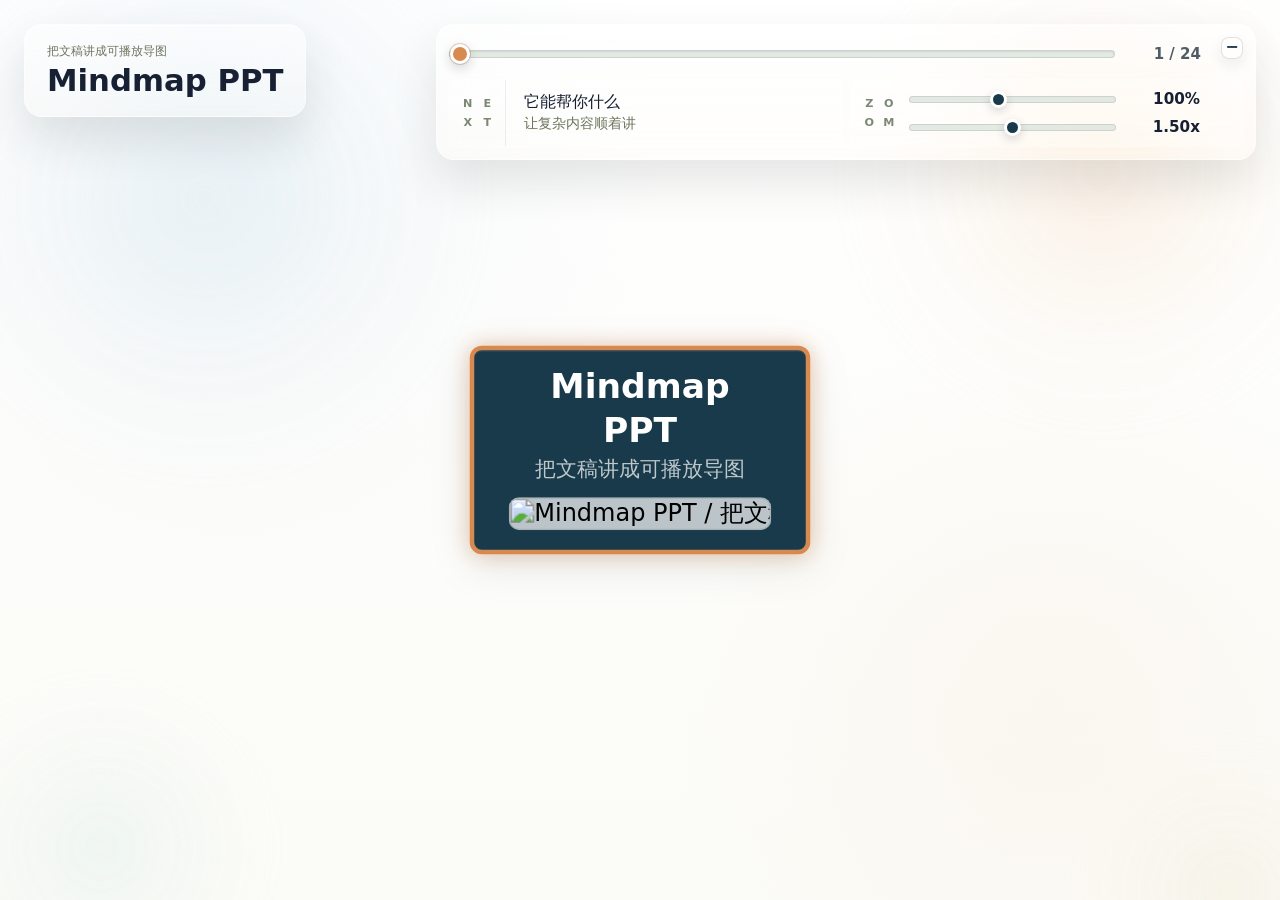
==== commit 854fb3e4: "优化图片资源渲染高度和宽度的问题。" ====
--- a/index.html
+++ b/index.html
@@ -9,7 +9,8 @@
   --node-image-thumb-width: 161px;
   --node-image-thumb-height: 84px;
   --node-image-expanded-width: 437px;
-  --node-image-expanded-height: 600px;
+  --node-image-expanded-height: 480px;
+  --node-image-max-ratio: 0.45;
   --active-node-scale: 1.5;
   color: #172033;
   background: #fcfcf8;
@@ -746,11 +747,9 @@
   order: 3;
   appearance: none;
   display: block;
-  width: fit-content;
+  width: 100%;
+  max-width: min(100%, var(--node-image-width));
   height: auto;
-  min-width: 42px;
-  min-height: 0;
-  max-width: var(--node-image-width);
   max-height: var(--node-image-max-height);
   margin-top: 4px;
   padding: 0;
@@ -759,6 +758,7 @@
   border-radius: 7px;
   background: rgba(255, 255, 255, 0.7);
   cursor: zoom-in;
+  box-sizing: border-box;
   transition:
     max-width 920ms cubic-bezier(0.22, 1, 0.36, 1),
     max-height 920ms cubic-bezier(0.22, 1, 0.36, 1),
@@ -783,7 +783,7 @@
 }
 
 .node-content.image-expanded .node-image {
-  --node-image-width: min(70vw, var(--node-image-expanded-width));
+  --node-image-width: min(100%, var(--node-image-expanded-width));
   --node-image-max-height: var(--node-image-expanded-height);
   margin-top: 8px;
 }
@@ -797,15 +797,19 @@
 
 .node-image img {
   display: block;
-  width: var(--node-image-width);
+  width: 100%;
+  max-width: var(--node-image-width);
   height: auto;
-  max-width: var(--node-image-width);
   max-height: var(--node-image-max-height);
   object-fit: contain;
   transform: scale(1);
   transition:
     transform 920ms cubic-bezier(0.22, 1, 0.36, 1),
     opacity 480ms ease;
+}
+
+.mind-node.active .node-image img {
+  max-height: min(var(--node-image-max-height), 260px);
 }
 
 .node-content:not(.image-expanded) .node-image img {
@@ -1152,6 +1156,7 @@
 let renderedLinks = new Map();
 let cameraTargetIndex = null;
 let currentNodeMetrics = new Map();
+let imageConstraints = null;
 let cameraZoom = Number(zoomSlider.value) / 100;
 let activeScale = Number(activeScaleSlider.value) / 100;
 let wheelDeltaBuffer = 0;
@@ -1491,9 +1496,11 @@
   document.body.appendChild(measurer);
 
   const metrics = new Map();
+  const imageConstraints = computeImageConstraints(nodes);
+
   nodes.forEach((node) => {
     const content = createNodeContent();
-    updateNodeContent(content, node, node.id === activeNode?.id);
+    updateNodeContent(content, node, node.id === activeNode?.id, imageConstraints);
     measurer.appendChild(content.root);
 
     const rect = content.root.getBoundingClientRect();
@@ -1507,6 +1514,54 @@
 
   measurer.remove();
   return metrics;
+}
+
+function computeImageConstraints(nodes) {
+  const imageNodes = nodes.filter((node) => node.image);
+  if (imageNodes.length === 0) {
+    return null;
+  }
+
+  // Measure all nodes to find reasonable bounds
+  const measurer = document.createElement("div");
+  measurer.className = "node-measurer";
+  document.body.appendChild(measurer);
+
+  const allWidths = [];
+  const allHeights = [];
+  
+  nodes.forEach((node) => {
+    const content = createNodeContent();
+    // Measure without image first for baseline
+    const tempImage = node.image;
+    node.image = "";
+    updateNodeContent(content, node, false, null);
+    measurer.appendChild(content.root);
+    const rect = measurer.getBoundingClientRect();
+    allWidths.push(rect.width);
+    allHeights.push(rect.height);
+    measurer.remove();
+    node.image = tempImage;
+  });
+
+  measurer.remove();
+
+  if (allWidths.length === 0) {
+    return null;
+  }
+
+  // Sort and find median
+  allWidths.sort((a, b) => a - b);
+  allHeights.sort((a, b) => a - b);
+  
+  const medianWidth = allWidths[Math.floor(allWidths.length / 2)] || 200;
+  const medianHeight = allHeights[Math.floor(allHeights.length / 2)] || 80;
+
+  // Limit image dimensions to reasonable multiple of typical node size
+  return {
+    maxWidth: Math.round(medianWidth * 1.8),
+    maxHeight: Math.round(medianHeight * 1.6),
+  };
 }
 
 function buildEndModel() {
@@ -1871,7 +1926,7 @@
       entry.group.style.width = `${node.width}px`;
       entry.group.style.height = `${node.height}px`;
       entry.group.style.transform = `translate(${node.x - node.width / 2}px, ${node.y - node.height / 2}px)`;
-      updateNodeContent(entry.content, idToNode.get(node.id), node.isActive);
+      updateNodeContent(entry.content, idToNode.get(node.id), node.isActive, imageConstraints);
     });
 }
 
@@ -1889,7 +1944,7 @@
   });
 
   const content = createNodeContent();
-  updateNodeContent(content, node, node.preorderIndex === activeIndex);
+  updateNodeContent(content, node, node.preorderIndex === activeIndex, null);
   group.append(content.root);
   requestAnimationFrame(() => {
     requestAnimationFrame(() => group.classList.remove("entering"));
@@ -1939,7 +1994,7 @@
   return { root: content, subtitle, title, imageWrap, image };
 }
 
-function updateNodeContent(content, node, isActive) {
+function updateNodeContent(content, node, isActive, constraints) {
   const [title, ...subtitleLines] = node.label.split("\n");
   const subtitle = subtitleLines.join("\n");
 
@@ -1958,10 +2013,21 @@
     content.imageWrap.dataset.previewSrc = node.image;
     content.imageWrap.dataset.previewAlt = content.image.alt;
     content.imageWrap.setAttribute("aria-label", `放大查看 ${content.image.alt}`);
+    
+    // Apply image constraints to limit node size
+    if (constraints) {
+      content.imageWrap.style.maxWidth = `${constraints.maxWidth}px`;
+      content.imageWrap.style.maxHeight = `${constraints.maxHeight}px`;
+    } else {
+      content.imageWrap.style.maxWidth = "";
+      content.imageWrap.style.maxHeight = "";
+    }
   } else {
     content.image.removeAttribute("src");
     content.image.alt = "";
     content.imageWrap.disabled = true;
+    content.imageWrap.style.maxWidth = "";
+    content.imageWrap.style.maxHeight = "";
     delete content.imageWrap.dataset.previewSrc;
     delete content.imageWrap.dataset.previewAlt;
     content.imageWrap.removeAttribute("aria-label");
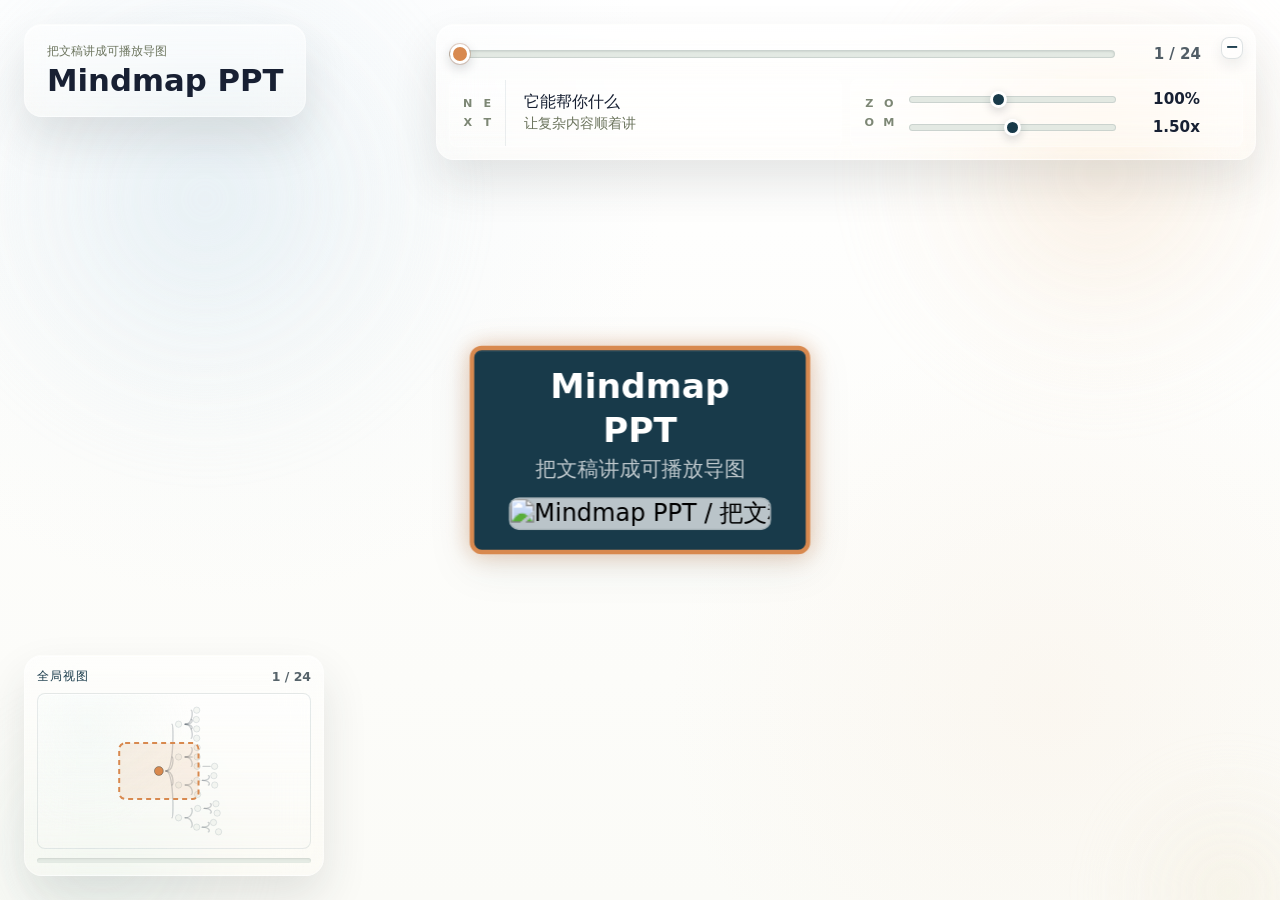
==== commit 0824c9f5: "增加左下角全局预览" ====
--- a/index.html
+++ b/index.html
@@ -526,6 +526,122 @@
   top: 12px;
 }
 
+.global-view {
+  position: absolute;
+  left: 24px;
+  bottom: 24px;
+  z-index: 11;
+  width: min(300px, calc(100vw - 48px));
+  padding: 12px;
+  pointer-events: auto;
+  user-select: none;
+}
+
+.global-view-head {
+  display: flex;
+  align-items: center;
+  justify-content: space-between;
+  gap: 12px;
+  margin-bottom: 8px;
+  color: #183a4a;
+  font-size: 0.76rem;
+  font-weight: 900;
+  letter-spacing: 0.08em;
+  text-transform: uppercase;
+}
+
+.global-view-head strong {
+  color: #56636a;
+  font-size: 0.78rem;
+  font-variant-numeric: tabular-nums;
+  letter-spacing: 0;
+  text-transform: none;
+}
+
+.global-map {
+  display: block;
+  width: 100%;
+  height: 156px;
+  border: 1px solid rgba(24, 58, 74, 0.1);
+  border-radius: 8px;
+  background:
+    linear-gradient(180deg, rgba(255, 255, 255, 0.46), rgba(247, 248, 245, 0.28)),
+    radial-gradient(circle at 18% 22%, rgba(224, 239, 233, 0.42), transparent 42%);
+  box-shadow: inset 0 1px 0 rgba(255, 255, 255, 0.62);
+}
+
+.global-map-link {
+  fill: none;
+  stroke: rgba(42, 55, 68, 0.22);
+  stroke-linecap: round;
+  stroke-width: 1.4;
+}
+
+.global-map-link.played {
+  stroke: rgba(24, 58, 74, 0.52);
+  stroke-width: 1.8;
+}
+
+.global-map-node {
+  pointer-events: none;
+  stroke: rgba(24, 58, 74, 0.22);
+  stroke-width: 1;
+  transition:
+    fill 260ms ease,
+    opacity 260ms ease,
+    stroke 260ms ease;
+}
+
+.global-map-node.pending {
+  fill: rgba(231, 235, 229, 0.86);
+  opacity: 0.5;
+}
+
+.global-map-node.played {
+  fill: #eef7f3;
+  opacity: 0.88;
+}
+
+.global-map-node.active {
+  fill: #d8894f;
+  stroke: rgba(24, 58, 74, 0.42);
+  opacity: 1;
+}
+
+.global-map-viewport {
+  cursor: grab;
+  fill: rgba(216, 137, 79, 0.12);
+  pointer-events: all;
+  stroke: #d8894f;
+  stroke-dasharray: 5 4;
+  stroke-linejoin: round;
+  stroke-width: 2;
+  vector-effect: non-scaling-stroke;
+}
+
+.global-map-viewport.dragging,
+body.global-view-dragging .global-map-viewport {
+  cursor: grabbing;
+}
+
+.global-progress-track {
+  height: 5px;
+  margin-top: 9px;
+  overflow: hidden;
+  border-radius: 999px;
+  background: rgba(224, 231, 224, 0.84);
+  box-shadow: inset 0 1px 2px rgba(24, 36, 42, 0.1);
+}
+
+.global-progress-bar {
+  display: block;
+  width: 0%;
+  height: 100%;
+  border-radius: inherit;
+  background: linear-gradient(90deg, #183a4a, #d8894f);
+  transition: width 340ms cubic-bezier(0.22, 1, 0.36, 1);
+}
+
 #mindmap {
   display: block;
   position: relative;
@@ -550,6 +666,10 @@
 .map-layer {
   transition: transform 640ms cubic-bezier(0.22, 1, 0.36, 1);
   will-change: transform;
+}
+
+body.global-view-dragging .map-layer {
+  transition: none;
 }
 
 .node-layer,
@@ -1000,6 +1120,17 @@
     padding: 16px 18px 17px;
   }
 
+  .global-view {
+    left: 14px;
+    bottom: 14px;
+    width: min(248px, calc(100vw - 28px));
+    padding: 10px;
+  }
+
+  .global-map {
+    height: 118px;
+  }
+
   .counter {
     min-width: 58px;
     font-size: 0.82rem;
@@ -1025,6 +1156,21 @@
             <div class="node-layer" id="nodeLayer"></div>
           </div>
         </div>
+
+        <aside class="global-view glass-panel" aria-label="全局播放视图">
+          <div class="global-view-head">
+            <span>全局视图</span>
+            <strong id="globalProgressText">1 / 1</strong>
+          </div>
+          <svg class="global-map" id="globalMap" role="img" aria-label="整体播放进度与当前画布焦点">
+            <g id="globalMapLinks"></g>
+            <g id="globalMapNodes"></g>
+            <rect class="global-map-viewport" id="globalMapViewport" rx="6" ry="6"></rect>
+          </svg>
+          <div class="global-progress-track" aria-hidden="true">
+            <span class="global-progress-bar" id="globalProgressBar"></span>
+          </div>
+        </aside>
 
         <section class="floating-ui" aria-label="Presentation controls">
           <div class="title-panel glass-panel">
@@ -1125,6 +1271,12 @@
 const nextNodePreview = document.querySelector("#nextNodePreview");
 const nextNodeSubtitle = document.querySelector("#nextNodeSubtitle");
 const nextNodeTitle = document.querySelector("#nextNodeTitle");
+const globalMap = document.querySelector("#globalMap");
+const globalMapLinks = document.querySelector("#globalMapLinks");
+const globalMapNodes = document.querySelector("#globalMapNodes");
+const globalMapViewport = document.querySelector("#globalMapViewport");
+const globalProgressText = document.querySelector("#globalProgressText");
+const globalProgressBar = document.querySelector("#globalProgressBar");
 const imageViewer = createImageViewer();
 
 const SVG_NS = "http://www.w3.org/2000/svg";
@@ -1168,6 +1320,9 @@
 let isPanning = false;
 let panStart = null;
 let cameraPan = { x: 0, y: 0 };
+let isGlobalViewDragging = false;
+let globalViewDrag = null;
+let globalViewState = null;
 
 assignTreeMetadata(root);
 preorder = collectPreorder(root);
@@ -1206,6 +1361,7 @@
 
 // Canvas panning events
 mindmap.addEventListener("mousedown", handleMouseDown);
+globalMapViewport.addEventListener("mousedown", handleGlobalViewportMouseDown);
 window.addEventListener("mousemove", handleMouseMove);
 window.addEventListener("mouseup", handleMouseUp);
 
@@ -1361,6 +1517,11 @@
 }
 
 function handleMouseMove(event) {
+  if (isGlobalViewDragging) {
+    handleGlobalViewportDrag(event);
+    return;
+  }
+
   if (!isPanning || !panStart) {
     return;
   }
@@ -1373,12 +1534,80 @@
 }
 
 function handleMouseUp(event) {
+  if (isGlobalViewDragging) {
+    finishGlobalViewportDrag();
+    return;
+  }
+
   if (event.button !== 0 || !isPanning) {
     return;
   }
   isPanning = false;
   panStart = null;
   updateCursor();
+}
+
+function handleGlobalViewportMouseDown(event) {
+  if (event.button !== 0 || !globalViewState) {
+    return;
+  }
+
+  event.preventDefault();
+  event.stopPropagation();
+  isGlobalViewDragging = true;
+  globalMapViewport.classList.add("dragging");
+  document.body.classList.add("global-view-dragging");
+
+  const pointer = getGlobalMapPointer(event);
+  globalViewDrag = {
+    pointerOffsetX: pointer.x - globalViewState.viewportRect.x,
+    pointerOffsetY: pointer.y - globalViewState.viewportRect.y,
+  };
+}
+
+function handleGlobalViewportDrag(event) {
+  if (!globalViewState || !globalViewDrag) {
+    return;
+  }
+
+  event.preventDefault();
+  const pointer = getGlobalMapPointer(event);
+  const desiredMapRect = {
+    x: pointer.x - globalViewDrag.pointerOffsetX,
+    y: pointer.y - globalViewDrag.pointerOffsetY,
+    width: globalViewState.viewportRect.width,
+    height: globalViewState.viewportRect.height,
+  };
+  const clampedMapRect = {
+    ...desiredMapRect,
+    x: clamp(desiredMapRect.x, 0, Math.max(0, globalViewState.mapSize.width - desiredMapRect.width)),
+    y: clamp(desiredMapRect.y, 0, Math.max(0, globalViewState.mapSize.height - desiredMapRect.height)),
+  };
+  const desiredLogicalViewport = globalViewState.project.unprojectRect(clampedMapRect);
+
+  cameraTargetIndex = null;
+  cameraPan.x = globalViewState.baseViewport.x - desiredLogicalViewport.x;
+  cameraPan.y = globalViewState.baseViewport.y - desiredLogicalViewport.y;
+  render();
+}
+
+function finishGlobalViewportDrag() {
+  isGlobalViewDragging = false;
+  globalViewDrag = null;
+  globalMapViewport.classList.remove("dragging");
+  document.body.classList.remove("global-view-dragging");
+}
+
+function getGlobalMapPointer(event) {
+  const rect = globalMap.getBoundingClientRect();
+  const viewBox = globalMap.viewBox.baseVal;
+  const widthScale = viewBox.width / Math.max(1, rect.width);
+  const heightScale = viewBox.height / Math.max(1, rect.height);
+
+  return {
+    x: (event.clientX - rect.left) * widthScale + viewBox.x,
+    y: (event.clientY - rect.top) * heightScale + viewBox.y,
+  };
 }
 
 function parseMarkdownTree(markdown) {
@@ -1487,6 +1716,7 @@
   syncLinks(model.links);
   syncNodes(model.nodes, activeNode);
   positionMapLayer(viewport, model);
+  syncGlobalView(buildEndModel(), viewport);
   updateControls();
 }
 
@@ -1839,6 +2069,167 @@
       maxY: -Infinity,
     },
   );
+}
+
+function syncGlobalView(fullModel, viewport) {
+  const focusViewport = {
+    x: viewport.x - cameraPan.x,
+    y: viewport.y - cameraPan.y,
+    width: viewport.width,
+    height: viewport.height,
+  };
+  const mapSize = getGlobalMapSize();
+  const mapPadding = 14;
+  const bounds = computeGlobalViewBounds(fullModel.nodes, focusViewport);
+  const project = createGlobalProjector(bounds, mapSize, mapPadding);
+  const activeNode = preorder[activeIndex] ?? null;
+  const endIndex = preorder.length;
+  const progress = endIndex === 0 ? 0 : (activeIndex / endIndex) * 100;
+
+  globalMap.setAttribute("viewBox", `0 0 ${mapSize.width} ${mapSize.height}`);
+  globalProgressText.textContent = `${activeIndex + 1} / ${endIndex + 1}`;
+  globalProgressBar.style.width = `${progress}%`;
+
+  const linkFragment = document.createDocumentFragment();
+  fullModel.links.forEach((link) => {
+    const path = document.createElementNS(SVG_NS, "path");
+    path.classList.add("global-map-link");
+    path.classList.toggle("played", isGlobalLinkPlayed(link));
+    path.setAttribute("d", globalLinkPath(link, project));
+    linkFragment.appendChild(path);
+  });
+  globalMapLinks.replaceChildren(linkFragment);
+
+  const nodeFragment = document.createDocumentFragment();
+  fullModel.nodes
+    .slice()
+    .sort((a, b) => a.preorderIndex - b.preorderIndex)
+    .forEach((node) => {
+      const point = project.point(node.x, node.y);
+      const radius = node.id === activeNode?.id ? 4.5 : 3.2;
+      const circle = document.createElementNS(SVG_NS, "circle");
+      circle.classList.add("global-map-node", getGlobalNodeState(node, activeNode));
+      circle.setAttribute("cx", formatNumber(point.x));
+      circle.setAttribute("cy", formatNumber(point.y));
+      circle.setAttribute("r", formatNumber(radius));
+      nodeFragment.appendChild(circle);
+    });
+  globalMapNodes.replaceChildren(nodeFragment);
+
+  const rect = project.rect(focusViewport);
+  globalMapViewport.setAttribute("x", formatNumber(rect.x));
+  globalMapViewport.setAttribute("y", formatNumber(rect.y));
+  globalMapViewport.setAttribute("width", formatNumber(Math.max(4, rect.width)));
+  globalMapViewport.setAttribute("height", formatNumber(Math.max(4, rect.height)));
+
+  globalViewState = {
+    baseViewport: viewport,
+    focusViewport,
+    mapSize,
+    project,
+    viewportRect: {
+      x: rect.x,
+      y: rect.y,
+      width: Math.max(4, rect.width),
+      height: Math.max(4, rect.height),
+    },
+  };
+}
+
+function getGlobalMapSize() {
+  const rect = globalMap.getBoundingClientRect();
+  return {
+    width: Math.max(1, Math.round(rect.width || 300)),
+    height: Math.max(1, Math.round(rect.height || 156)),
+  };
+}
+
+function computeGlobalViewBounds(nodes, viewport) {
+  const nodeBounds = nodes.length > 0 ? computeModelBounds(nodes) : {
+    minX: 0,
+    maxX: viewport.width,
+    minY: 0,
+    maxY: viewport.height,
+  };
+
+  return {
+    minX: Math.min(nodeBounds.minX, viewport.x),
+    maxX: Math.max(nodeBounds.maxX, viewport.x + viewport.width),
+    minY: Math.min(nodeBounds.minY, viewport.y),
+    maxY: Math.max(nodeBounds.maxY, viewport.y + viewport.height),
+  };
+}
+
+function createGlobalProjector(bounds, mapSize, padding) {
+  const boundsWidth = Math.max(1, bounds.maxX - bounds.minX);
+  const boundsHeight = Math.max(1, bounds.maxY - bounds.minY);
+  const drawableWidth = Math.max(1, mapSize.width - padding * 2);
+  const drawableHeight = Math.max(1, mapSize.height - padding * 2);
+  const scale = Math.min(drawableWidth / boundsWidth, drawableHeight / boundsHeight);
+  const offsetX = padding + (drawableWidth - boundsWidth * scale) / 2;
+  const offsetY = padding + (drawableHeight - boundsHeight * scale) / 2;
+
+  function point(x, y) {
+    return {
+      x: offsetX + (x - bounds.minX) * scale,
+      y: offsetY + (y - bounds.minY) * scale,
+    };
+  }
+
+  function rect(box) {
+    const origin = point(box.x, box.y);
+    return {
+      x: origin.x,
+      y: origin.y,
+      width: box.width * scale,
+      height: box.height * scale,
+    };
+  }
+
+  function unprojectPoint(x, y) {
+    return {
+      x: (x - offsetX) / scale + bounds.minX,
+      y: (y - offsetY) / scale + bounds.minY,
+    };
+  }
+
+  function unprojectRect(box) {
+    const origin = unprojectPoint(box.x, box.y);
+    return {
+      x: origin.x,
+      y: origin.y,
+      width: box.width / scale,
+      height: box.height / scale,
+    };
+  }
+
+  return { point, rect, unprojectRect };
+}
+
+function globalLinkPath(link, project) {
+  const start = project.point(link.from.x + link.fromWidth / 2, link.from.y);
+  const end = project.point(link.to.x - link.toWidth / 2, link.to.y);
+  const midX = start.x + Math.max(8, (end.x - start.x) * 0.5);
+
+  return `M ${formatNumber(start.x)} ${formatNumber(start.y)} C ${formatNumber(midX)} ${formatNumber(start.y)}, ${formatNumber(midX)} ${formatNumber(end.y)}, ${formatNumber(end.x)} ${formatNumber(end.y)}`;
+}
+
+function isGlobalLinkPlayed(link) {
+  const [fromId, toId] = link.id.split("->");
+  const fromNode = idToNode.get(fromId);
+  const toNode = idToNode.get(toId);
+  return Boolean(fromNode && toNode && fromNode.preorderIndex <= activeIndex && toNode.preorderIndex <= activeIndex);
+}
+
+function getGlobalNodeState(node, activeNode) {
+  if (node.id === activeNode?.id) {
+    return "active";
+  }
+  return node.preorderIndex <= activeIndex ? "played" : "pending";
+}
+
+function formatNumber(value) {
+  return Number.isFinite(value) ? value.toFixed(2) : "0";
 }
 
 function keepNodeInCenterBand(viewportStart, viewportSize, nodeCenter, centerBandRatio) {
@@ -2193,4 +2584,4 @@
 }
     </script>
   </body>
-</html>+</html>
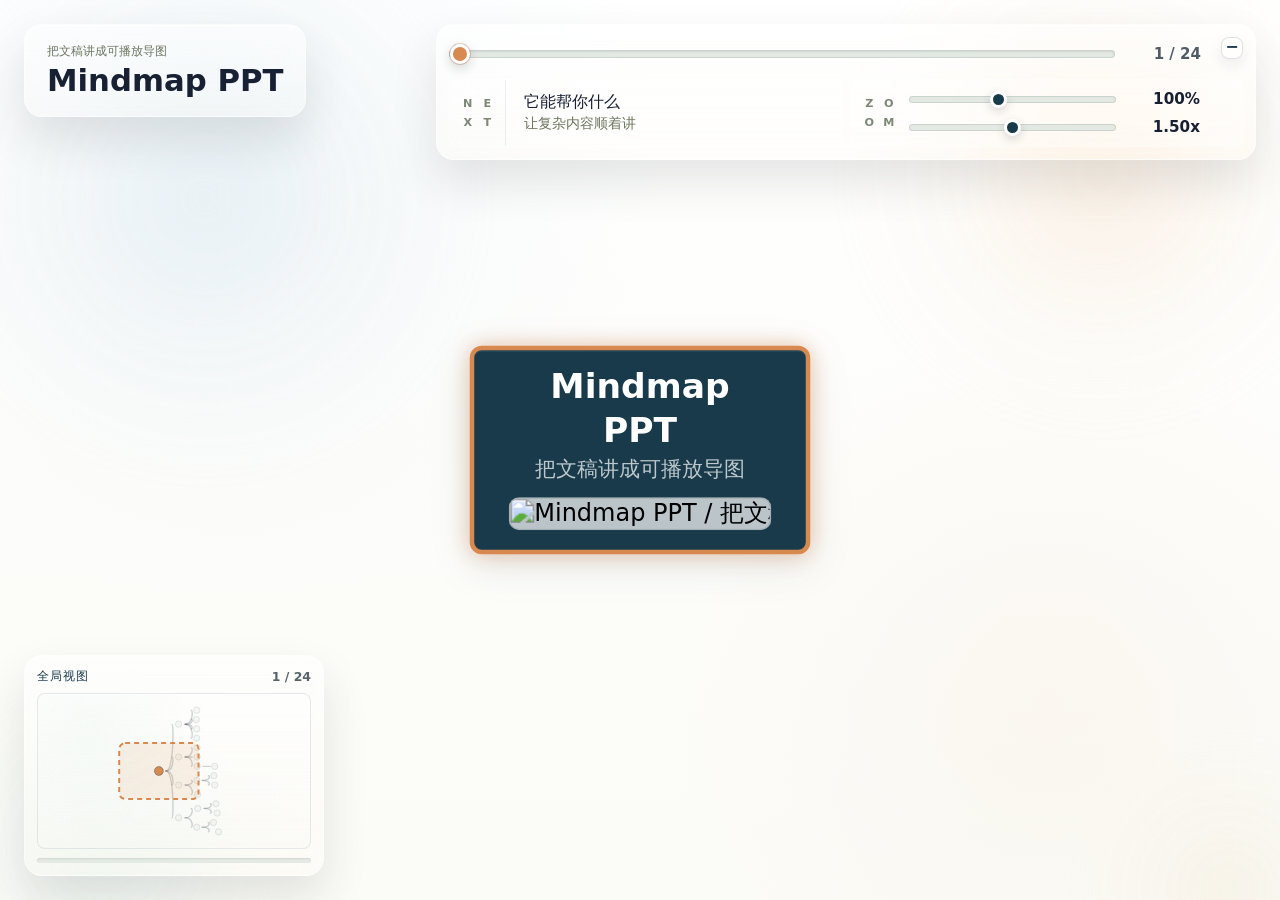
==== commit 91772e8f: "去除节点点击触发相机视角移动的逻辑。" ====
--- a/index.html
+++ b/index.html
@@ -782,23 +782,6 @@
     height 860ms cubic-bezier(0.22, 1, 0.36, 1),
     transform 820ms cubic-bezier(0.22, 1, 0.36, 1),
     opacity 420ms ease;
-}
-
-.mind-node:focus-visible {
-  outline: none;
-}
-
-.mind-node:focus-visible .node-content,
-.mind-node:hover .node-content {
-  box-shadow:
-    0 0 0 3px rgba(216, 137, 79, 0.16),
-    inset 0 1px 0 rgba(255, 255, 255, 0.94);
-}
-
-.mind-node.camera-target .node-content {
-  box-shadow:
-    0 0 0 3px rgba(24, 58, 74, 0.12),
-    inset 0 1px 0 rgba(255, 255, 255, 0.94);
 }
 
 .mind-node.entering {
@@ -1306,7 +1289,6 @@
 let idToNode = new Map();
 let renderedNodes = new Map();
 let renderedLinks = new Map();
-let cameraTargetIndex = null;
 let currentNodeMetrics = new Map();
 let imageConstraints = null;
 let cameraZoom = Number(zoomSlider.value) / 100;
@@ -1585,7 +1567,6 @@
   };
   const desiredLogicalViewport = globalViewState.project.unprojectRect(clampedMapRect);
 
-  cameraTargetIndex = null;
   cameraPan.x = globalViewState.baseViewport.x - desiredLogicalViewport.x;
   cameraPan.y = globalViewState.baseViewport.y - desiredLogicalViewport.y;
   render();
@@ -1703,7 +1684,6 @@
 
 function setActiveIndex(index) {
   activeIndex = Math.max(0, Math.min(index, preorder.length));
-  cameraTargetIndex = null;
   render();
 }
 
@@ -1711,7 +1691,7 @@
   const activeNode = preorder[activeIndex] ?? null;
   currentNodeMetrics = measureAllNodes(preorder, activeNode);
   const model = activeNode ? buildVisibleModel(activeNode) : buildEndModel();
-  const viewport = computeViewport(model, cameraTargetIndex);
+  const viewport = computeViewport(model);
 
   syncLinks(model.links);
   syncNodes(model.nodes, activeNode);
@@ -2306,7 +2286,6 @@
       entry.group.classList.toggle("active", node.isActive);
       entry.group.classList.toggle("path-node", node.isPath);
       entry.group.classList.toggle("complete-node", node.isComplete);
-      entry.group.classList.toggle("camera-target", node.preorderIndex === cameraTargetIndex);
       entry.group.dataset.nodeId = node.id;
       if (activeNode && node.id === activeNode.id) {
         entry.group.setAttribute("aria-current", "true");
@@ -2324,15 +2303,6 @@
 function createNodeElement(node) {
   const group = document.createElement("div");
   group.classList.add("mind-node", "entering");
-  group.setAttribute("role", "button");
-  group.setAttribute("tabindex", "0");
-  group.addEventListener("click", () => focusCameraOnNode(node.id));
-  group.addEventListener("keydown", (event) => {
-    if (event.key === "Enter" || event.key === " ") {
-      event.preventDefault();
-      focusCameraOnNode(node.id);
-    }
-  });
 
   const content = createNodeContent();
   updateNodeContent(content, node, node.preorderIndex === activeIndex, null);
@@ -2342,16 +2312,6 @@
   });
 
   return { group, content, removalTimer: null };
-}
-
-function focusCameraOnNode(nodeId) {
-  const node = idToNode.get(nodeId);
-  if (!node) {
-    return;
-  }
-
-  cameraTargetIndex = node.preorderIndex === activeIndex ? null : node.preorderIndex;
-  render();
 }
 
 function createNodeContent() {
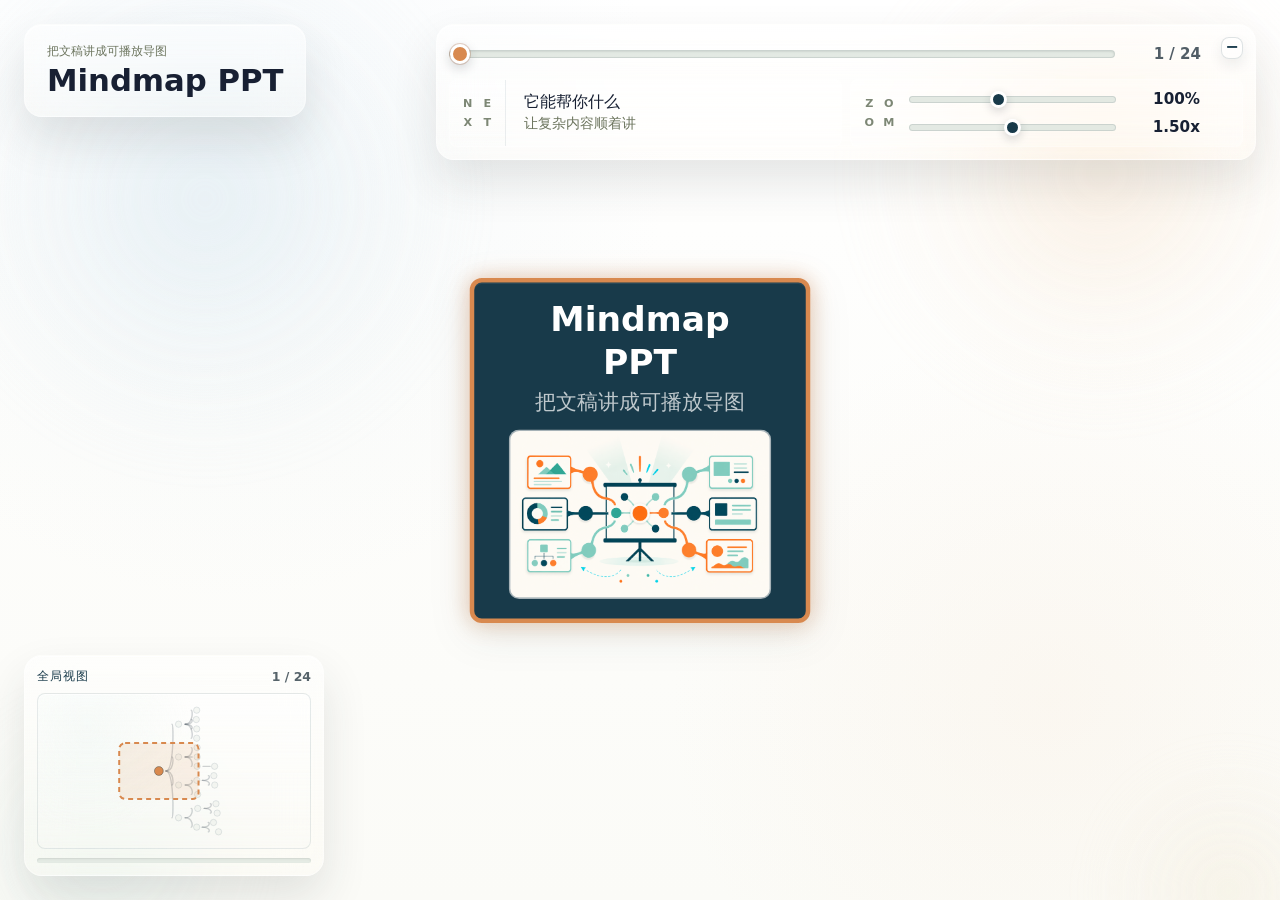
==== commit c10a50f3: "增加层级回顾功能" ====
--- a/index.html
+++ b/index.html
@@ -1284,6 +1284,7 @@
 };
 
 let activeIndex = 0;
+let levelReview = null;
 let root = parseMarkdownTree(sourceMarkdown);
 let preorder = [];
 let idToNode = new Map();
@@ -1375,7 +1376,7 @@
   const step = stepByKey[event.key];
   if (step) {
     event.preventDefault();
-    setActiveIndex(activeIndex + step);
+    navigateByStep(step);
   }
 }
 
@@ -1412,7 +1413,7 @@
   // Only move one step per wheel event, regardless of accumulated delta
   if (Math.abs(wheelDeltaBuffer) >= wheelNavigation.threshold) {
     const direction = wheelDeltaBuffer > 0 ? 1 : -1;
-    setActiveIndex(activeIndex + direction);
+    navigateByStep(direction);
     wheelDeltaBuffer = 0;
   }
 
@@ -1479,7 +1480,7 @@
     Math.abs(dy) > Math.abs(dx) * swipeNavigation.dominanceRatio;
   if (isVerticalSwipe) {
     event.preventDefault();
-    setActiveIndex(activeIndex + (dy < 0 ? 1 : -1));
+    navigateByStep(dy < 0 ? 1 : -1);
   }
   resetSwipeStart();
 }
@@ -1682,15 +1683,60 @@
   return list;
 }
 
+function navigateByStep(step) {
+  if (!step) {
+    return;
+  }
+
+  if (levelReview) {
+    levelReview = null;
+    if (step > 0) {
+      setActiveIndex(activeIndex + step);
+    } else {
+      render();
+    }
+    return;
+  }
+
+  const activeNode = preorder[activeIndex] ?? null;
+  if (step > 0 && shouldShowLevelReview(activeNode)) {
+    levelReview = createLevelReview(activeNode);
+    render();
+    return;
+  }
+
+  setActiveIndex(activeIndex + step);
+}
+
 function setActiveIndex(index) {
+  levelReview = null;
   activeIndex = Math.max(0, Math.min(index, preorder.length));
   render();
+}
+
+function shouldShowLevelReview(node) {
+  if (!node?.parent) {
+    return false;
+  }
+  const siblings = node.parent.children;
+  return siblings.length > 1 && siblings[siblings.length - 1] === node && node.children.length === 0;
+}
+
+function createLevelReview(node) {
+  return {
+    parentId: node.parent.id,
+    activeNodeId: node.id,
+  };
 }
 
 function render() {
   const activeNode = preorder[activeIndex] ?? null;
   currentNodeMetrics = measureAllNodes(preorder, activeNode);
-  const model = activeNode ? buildVisibleModel(activeNode) : buildEndModel();
+  const model = activeNode
+    ? levelReview
+      ? buildLevelReviewModel(activeNode, levelReview)
+      : buildVisibleModel(activeNode)
+    : buildEndModel();
   const viewport = computeViewport(model);
 
   syncLinks(model.links);
@@ -1913,6 +1959,91 @@
   return { nodes, links, baseline };
 }
 
+function buildLevelReviewModel(activeNode, review) {
+  const parent = idToNode.get(review.parentId);
+  if (!parent || activeNode.parent !== parent) {
+    levelReview = null;
+    return buildVisibleModel(activeNode);
+  }
+
+  const model = buildVisibleModel(activeNode);
+  const visibleIds = new Set(model.nodes.map((node) => node.id));
+  parent.children.forEach((child) => visibleIds.add(child.id));
+
+  const positions = new Map(model.nodes.map((node) => [node.id, { x: node.x, y: node.y }]));
+  const parentPosition = positions.get(parent.id);
+  if (!parentPosition) {
+    levelReview = null;
+    return model;
+  }
+
+  const parentMetric = getNodeMetric(parent);
+  const childMeasures = parent.children.map((child) => ({
+    child,
+    height: measureSubtree(child, visibleIds).height,
+  }));
+  const totalHeight =
+    childMeasures.reduce((total, item) => total + item.height, 0) +
+    Math.max(0, childMeasures.length - 1) * layout.rowGap;
+  let childCursor = parentPosition.y - totalHeight / 2;
+
+  childMeasures.forEach(({ child, height }) => {
+    const childMetric = getNodeMetric(child);
+    placeSubtree(child, visibleIds, positions, {
+      x: parentPosition.x + parentMetric.width / 2 + layout.pathGap + childMetric.width / 2,
+      y: childCursor + height / 2,
+    });
+    childCursor += height + layout.rowGap;
+  });
+
+  const pathIds = new Set(pathToRoot(activeNode).map((node) => node.id));
+  const nodes = [];
+  const links = [];
+
+  visibleIds.forEach((id) => {
+    const node = idToNode.get(id);
+    const position = positions.get(id);
+    if (!node || !position) {
+      return;
+    }
+
+    const isPath = pathIds.has(id);
+    const isReviewSibling = node.parent === parent;
+    nodes.push({
+      id,
+      label: node.label,
+      x: position.x,
+      y: position.y,
+      width: getNodeMetric(node).width,
+      height: getNodeMetric(node).height,
+      depth: node.depth,
+      preorderIndex: node.preorderIndex,
+      isPath,
+      isActive: node.id === activeNode.id,
+      isComplete: !isPath || isReviewSibling,
+    });
+
+    if (node.parent && positions.has(node.parent.id)) {
+      const linkIsReviewSibling = node.parent === parent;
+      links.push({
+        id: `${node.parent.id}->${node.id}`,
+        from: positions.get(node.parent.id),
+        fromWidth: getNodeMetric(node.parent).width,
+        to: position,
+        toWidth: getNodeMetric(node).width,
+        isPathLink: pathIds.has(node.parent.id) && pathIds.has(node.id) && !linkIsReviewSibling,
+      });
+    }
+  });
+
+  return {
+    nodes,
+    links,
+    baseline: model.baseline,
+    reviewNodeIds: parent.children.map((child) => child.id),
+  };
+}
+
 function pathToRoot(node) {
   const path = [];
   let current = node;
@@ -1990,6 +2121,10 @@
     return computeEndViewport(model, logicalViewport, targetIndex);
   }
 
+  if (model.reviewNodeIds) {
+    return computeLevelReviewViewport(model, logicalViewport);
+  }
+
   const pathNodes = model.nodes.filter((node) => node.isPath);
   const pathMinX = Math.min(...pathNodes.map((node) => node.x - node.width / 2));
   const pathMaxX = Math.max(...pathNodes.map((node) => node.x + node.width / 2));
@@ -2008,6 +2143,29 @@
   return {
     x: viewportX,
     y: viewportY,
+    width: logicalViewport.width,
+    height: logicalViewport.height,
+  };
+}
+
+function computeLevelReviewViewport(model, logicalViewport) {
+  const reviewNodes = model.nodes.filter((node) => model.reviewNodeIds.includes(node.id));
+  if (reviewNodes.length === 0) {
+    return {
+      x: 0,
+      y: model.baseline - logicalViewport.height / 2,
+      width: logicalViewport.width,
+      height: logicalViewport.height,
+    };
+  }
+
+  const bounds = computeModelBounds(reviewNodes);
+  const reviewCenterX = (bounds.minX + bounds.maxX) / 2;
+  const reviewCenterY = (bounds.minY + bounds.maxY) / 2;
+
+  return {
+    x: reviewCenterX - logicalViewport.width / 2,
+    y: reviewCenterY - logicalViewport.height / 2,
     width: logicalViewport.width,
     height: logicalViewport.height,
   };
@@ -2486,7 +2644,7 @@
   const endIndex = preorder.length;
   const isEnd = activeIndex === endIndex;
   const sliderProgress = endIndex === 0 ? 0 : (activeIndex / endIndex) * 100;
-  const label = getNextStepLabel(nextNode, isEnd);
+  const label = getNextStepLabel(nextNode, isEnd, activeNode);
 
   counter.textContent = `${activeIndex + 1} / ${endIndex + 1}`;
   nodeSlider.value = String(activeIndex);
@@ -2501,7 +2659,15 @@
   nextNodeTitle.textContent = label.title;
 }
 
-function getNextStepLabel(nextNode, isEnd) {
+function getNextStepLabel(nextNode, isEnd, activeNode) {
+  if (!levelReview && shouldShowLevelReview(activeNode)) {
+    return {
+      hasSubtitle: true,
+      subtitle: "下一步",
+      title: "当前层级回顾",
+    };
+  }
+
   if (isEnd) {
     return {
       hasSubtitle: true,
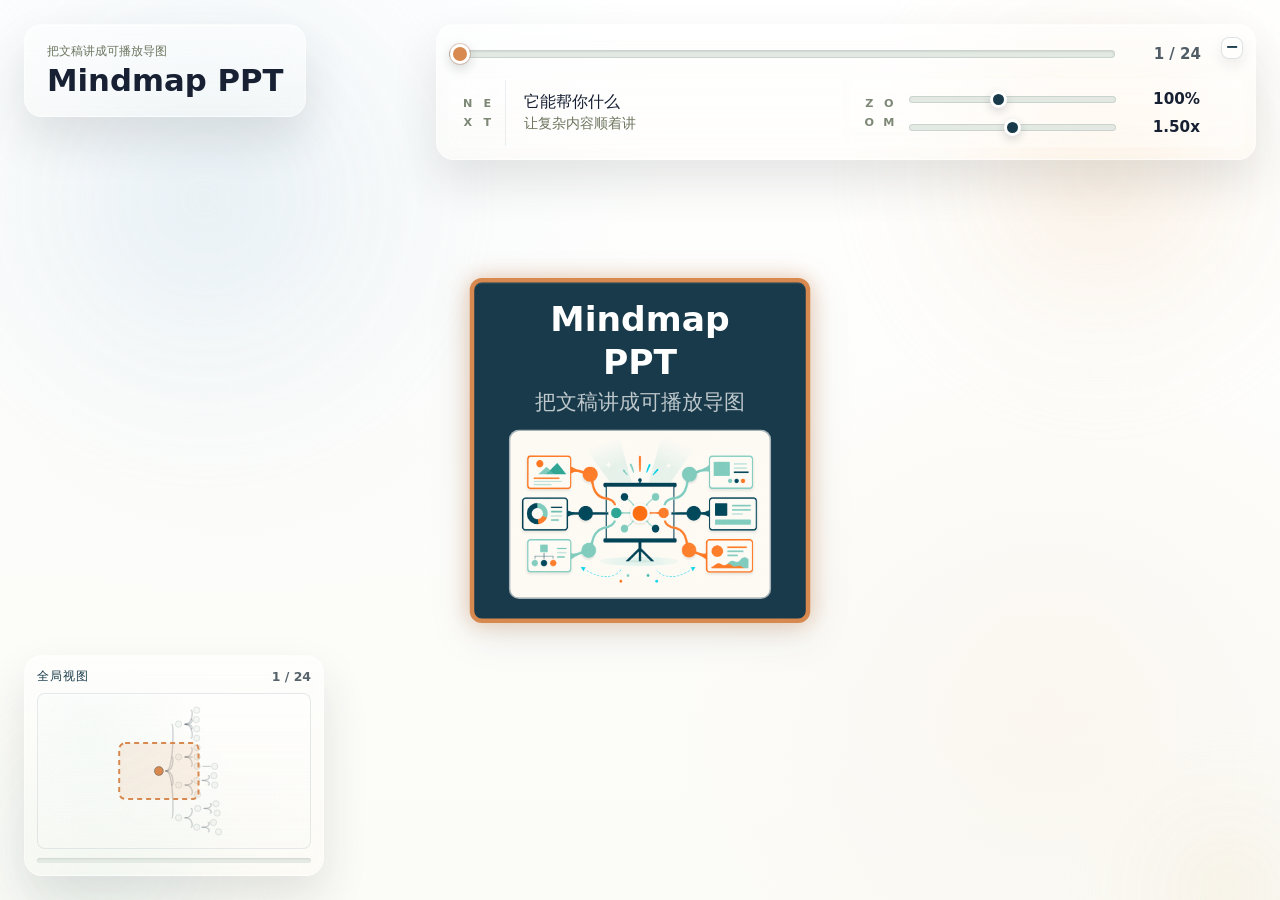
==== commit ba3e5221: "优化层级回顾功能，原先最后一个如果是非叶子节点的层级不会回顾，现在可以了。" ====
--- a/index.html
+++ b/index.html
@@ -1285,6 +1285,7 @@
 
 let activeIndex = 0;
 let levelReview = null;
+let pendingLevelReviews = [];
 let root = parseMarkdownTree(sourceMarkdown);
 let preorder = [];
 let idToNode = new Map();
@@ -1690,17 +1691,30 @@
 
   if (levelReview) {
     levelReview = null;
+    if (step < 0) {
+      pendingLevelReviews = [];
+      render();
+      return;
+    }
+
+    const nextReview = pendingLevelReviews.shift();
+    if (nextReview) {
+      levelReview = nextReview;
+      render();
+      return;
+    }
+
     if (step > 0) {
       setActiveIndex(activeIndex + step);
-    } else {
-      render();
     }
     return;
   }
 
   const activeNode = preorder[activeIndex] ?? null;
-  if (step > 0 && shouldShowLevelReview(activeNode)) {
-    levelReview = createLevelReview(activeNode);
+  const completedLevelReviews = step > 0 ? collectCompletedLevelReviews(activeNode) : [];
+  if (completedLevelReviews.length > 0) {
+    levelReview = completedLevelReviews.shift();
+    pendingLevelReviews = completedLevelReviews;
     render();
     return;
   }
@@ -1710,22 +1724,40 @@
 
 function setActiveIndex(index) {
   levelReview = null;
+  pendingLevelReviews = [];
   activeIndex = Math.max(0, Math.min(index, preorder.length));
   render();
 }
 
-function shouldShowLevelReview(node) {
-  if (!node?.parent) {
-    return false;
-  }
-  const siblings = node.parent.children;
-  return siblings.length > 1 && siblings[siblings.length - 1] === node && node.children.length === 0;
-}
-
-function createLevelReview(node) {
+function collectCompletedLevelReviews(node) {
+  if (!node || node.children.length > 0) {
+    return [];
+  }
+
+  const reviews = [];
+  let current = node;
+  while (current.parent) {
+    const parent = current.parent;
+    const siblings = parent.children;
+    if (siblings[siblings.length - 1] !== current) {
+      break;
+    }
+    if (siblings.length > 1) {
+      reviews.push(createLevelReview(parent, node));
+    }
+    current = parent;
+  }
+  return reviews;
+}
+
+function hasCompletedLevelReviews(node) {
+  return collectCompletedLevelReviews(node).length > 0;
+}
+
+function createLevelReview(parent, activeNode) {
   return {
-    parentId: node.parent.id,
-    activeNodeId: node.id,
+    parentId: parent.id,
+    activeNodeId: activeNode.id,
   };
 }
 
@@ -1961,7 +1993,7 @@
 
 function buildLevelReviewModel(activeNode, review) {
   const parent = idToNode.get(review.parentId);
-  if (!parent || activeNode.parent !== parent) {
+  if (!parent || !parent.children.some((child) => isAncestorOrSelf(child, activeNode))) {
     levelReview = null;
     return buildVisibleModel(activeNode);
   }
@@ -2054,6 +2086,17 @@
   }
 
   return path;
+}
+
+function isAncestorOrSelf(ancestor, node) {
+  let current = node;
+  while (current) {
+    if (current === ancestor) {
+      return true;
+    }
+    current = current.parent;
+  }
+  return false;
 }
 
 function measureSubtree(node, visibleIds) {
@@ -2660,7 +2703,7 @@
 }
 
 function getNextStepLabel(nextNode, isEnd, activeNode) {
-  if (!levelReview && shouldShowLevelReview(activeNode)) {
+  if (!levelReview && hasCompletedLevelReviews(activeNode)) {
     return {
       hasSubtitle: true,
       subtitle: "下一步",
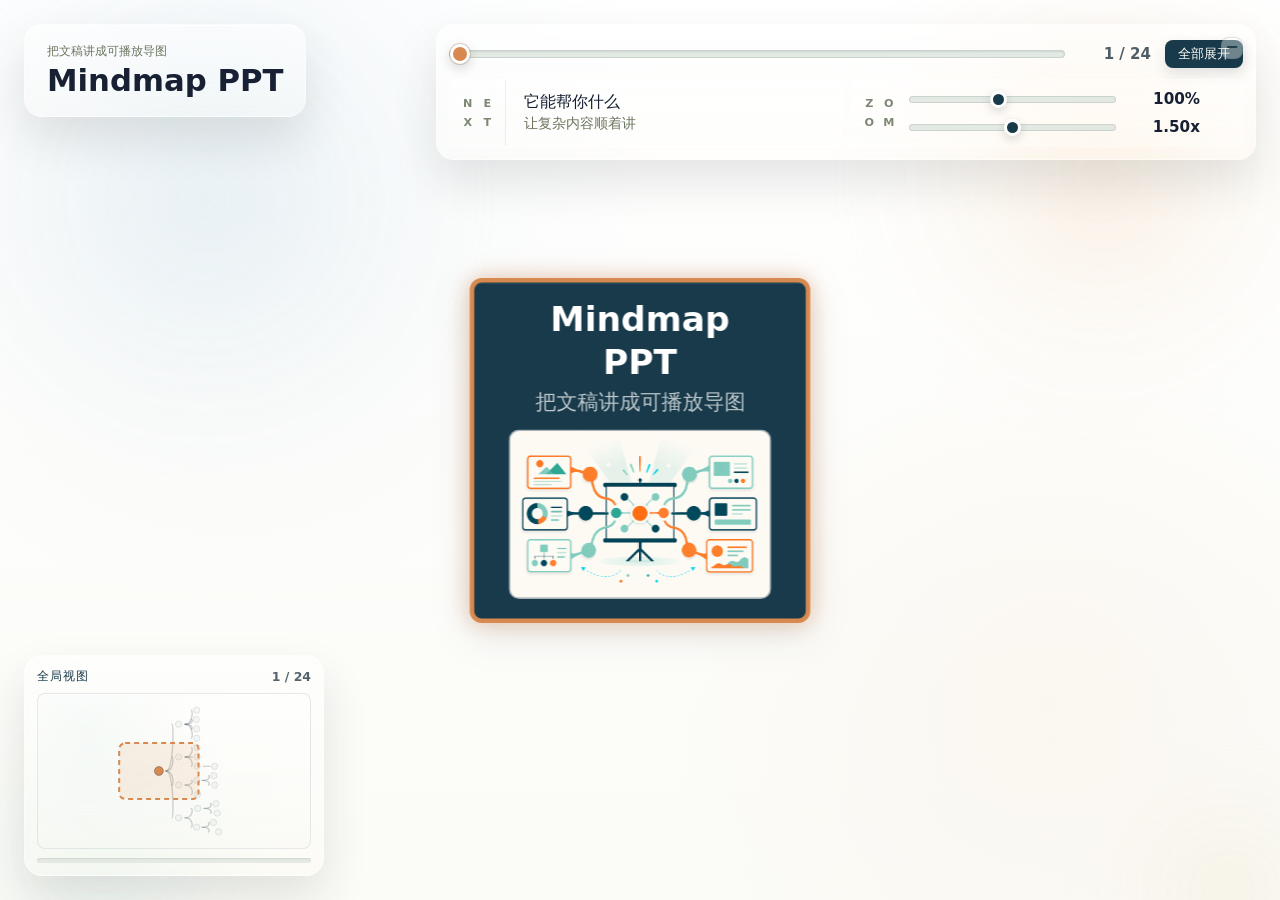
==== commit 61c9cacd: "feat: add expand all and direct canvas drag" ====
--- a/index.html
+++ b/index.html
@@ -80,12 +80,12 @@
 
 .node-scrubber {
   display: grid;
-  grid-template-columns: minmax(0, 1fr) var(--slider-readout-width);
+  grid-template-columns: minmax(0, 1fr) var(--slider-readout-width) auto;
   align-items: center;
   gap: var(--slider-readout-gap);
   min-width: 0;
   height: 34px;
-  padding-right: var(--control-readout-right);
+  padding-right: 0;
 }
 
 #nodeSlider {
@@ -165,6 +165,46 @@
   font-size: 0.94rem;
   font-weight: 800;
   text-align: right;
+}
+
+.expand-all-button {
+  display: inline-grid;
+  place-items: center;
+  min-width: 72px;
+  height: 28px;
+  padding: 0 12px;
+  border: 1px solid rgba(24, 58, 74, 0.14);
+  border-radius: 8px;
+  color: #fffdf8;
+  background: #183a4a;
+  box-shadow: 0 6px 14px rgba(24, 36, 42, 0.12);
+  cursor: pointer;
+  font-size: 0.84rem;
+  font-weight: 850;
+  line-height: 1;
+  white-space: nowrap;
+  transition:
+    background-color 180ms ease,
+    border-color 180ms ease,
+    opacity 180ms ease,
+    transform 180ms ease;
+}
+
+.expand-all-button:hover,
+.expand-all-button:focus-visible {
+  border-color: rgba(216, 137, 79, 0.48);
+  background: #214b5e;
+}
+
+.expand-all-button:focus-visible {
+  outline: 3px solid rgba(216, 137, 79, 0.22);
+  outline-offset: 2px;
+}
+
+.expand-all-button:disabled {
+  cursor: default;
+  opacity: 0.55;
+  transform: none;
 }
 
 .node-readout {
@@ -650,8 +690,13 @@
   width: 100%;
   height: 100%;
   min-height: 100vh;
+  cursor: grab;
   overscroll-behavior: contain;
   touch-action: none;
+}
+
+body.canvas-panning #mindmap {
+  cursor: grabbing;
 }
 
 .map-layer,
@@ -669,6 +714,10 @@
 }
 
 body.global-view-dragging .map-layer {
+  transition: none;
+}
+
+body.canvas-panning .map-layer {
   transition: none;
 }
 
@@ -1174,10 +1223,11 @@
               <span aria-hidden="true">−</span>
             </button>
             <div class="control-main" id="controlsBody">
-              <label class="node-scrubber" for="nodeSlider">
+              <div class="node-scrubber">
                 <input id="nodeSlider" type="range" min="0" max="0" value="0" aria-label="快速定位节点" />
                 <span class="counter" id="counter">1 / 1</span>
-              </label>
+                <button class="expand-all-button" id="expandAllButton" type="button">全部展开</button>
+              </div>
               <div class="node-readout" aria-live="polite">
                 <div class="readout-card">
                   <div class="readout-icon" aria-hidden="true">
@@ -1247,6 +1297,7 @@
 const controlsBody = document.querySelector("#controlsBody");
 const controlsToggle = document.querySelector("#controlsToggle");
 const nodeSlider = document.querySelector("#nodeSlider");
+const expandAllButton = document.querySelector("#expandAllButton");
 const zoomSlider = document.querySelector("#zoomSlider");
 const zoomValue = document.querySelector("#zoomValue");
 const activeScaleSlider = document.querySelector("#activeScaleSlider");
@@ -1300,7 +1351,6 @@
 let swipeStart = null;
 
 // Canvas panning state
-let isSpaceHeld = false;
 let isPanning = false;
 let panStart = null;
 let cameraPan = { x: 0, y: 0 };
@@ -1326,6 +1376,9 @@
 nodeSlider.addEventListener("input", (event) => {
   setActiveIndex(Number(event.target.value));
 });
+expandAllButton.addEventListener("click", () => {
+  setActiveIndex(preorder.length);
+});
 zoomSlider.addEventListener("input", (event) => {
   cameraZoom = Number(event.target.value) / 100;
   render();
@@ -1335,7 +1388,6 @@
   render();
 });
 window.addEventListener("keydown", handleKeydown);
-window.addEventListener("keyup", handleKeyup);
 window.addEventListener("wheel", handleWheel, { passive: false });
 window.addEventListener("resize", () => render());
 mindmap.addEventListener("touchstart", handleTouchStart, { passive: true });
@@ -1357,14 +1409,6 @@
       event.preventDefault();
       imageViewer.close();
     }
-    return;
-  }
-
-  // Track space key for panning
-  if (event.key === " ") {
-    event.preventDefault();
-    isSpaceHeld = true;
-    updateCursor();
     return;
   }
 
@@ -1381,15 +1425,8 @@
   }
 }
 
-function handleKeyup(event) {
-  if (event.key === " ") {
-    isSpaceHeld = false;
-    updateCursor();
-  }
-}
-
 function updateCursor() {
-  mindmap.style.cursor = isSpaceHeld ? "grab" : "default";
+  mindmap.style.cursor = isPanning ? "grabbing" : "grab";
 }
 
 function handleWheel(event) {
@@ -1491,13 +1528,14 @@
 }
 
 function handleMouseDown(event) {
-  if (event.button !== 0 || !isSpaceHeld) {
+  if (event.button !== 0 || isInteractivePanTarget(event.target)) {
     return;
   }
   event.preventDefault();
   isPanning = true;
   panStart = { x: event.clientX, y: event.clientY };
-  mindmap.style.cursor = "grabbing";
+  document.body.classList.add("canvas-panning");
+  updateCursor();
 }
 
 function handleMouseMove(event) {
@@ -1528,7 +1566,12 @@
   }
   isPanning = false;
   panStart = null;
+  document.body.classList.remove("canvas-panning");
   updateCursor();
+}
+
+function isInteractivePanTarget(target) {
+  return target instanceof Element && Boolean(target.closest("button, input, textarea, select, a"));
 }
 
 function handleGlobalViewportMouseDown(event) {
@@ -2692,6 +2735,8 @@
   counter.textContent = `${activeIndex + 1} / ${endIndex + 1}`;
   nodeSlider.value = String(activeIndex);
   nodeSlider.style.setProperty("--slider-progress", `${sliderProgress}%`);
+  expandAllButton.disabled = isEnd;
+  expandAllButton.setAttribute("aria-disabled", String(isEnd));
   zoomSlider.value = String(Math.round(cameraZoom * 100));
   zoomValue.textContent = `${Math.round(cameraZoom * 100)}%`;
   activeScaleSlider.value = String(Math.round(activeScale * 100));
